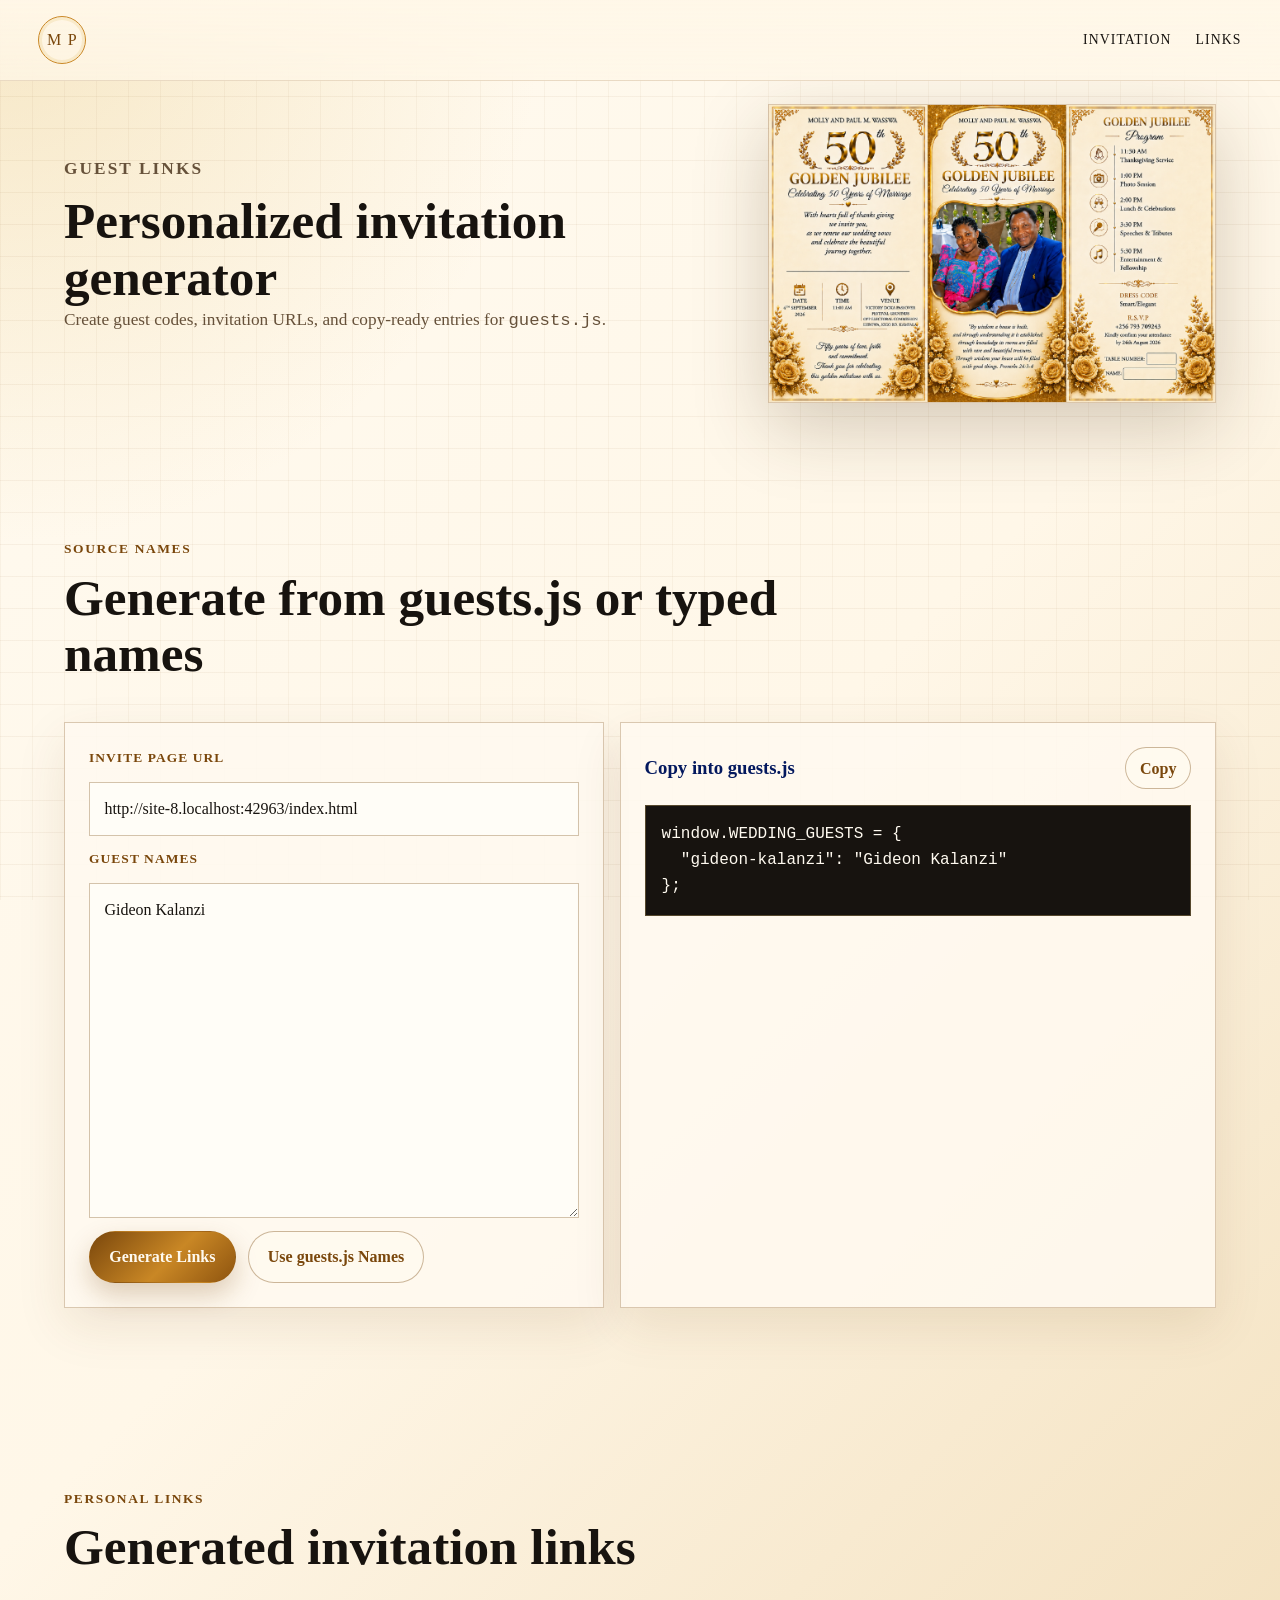
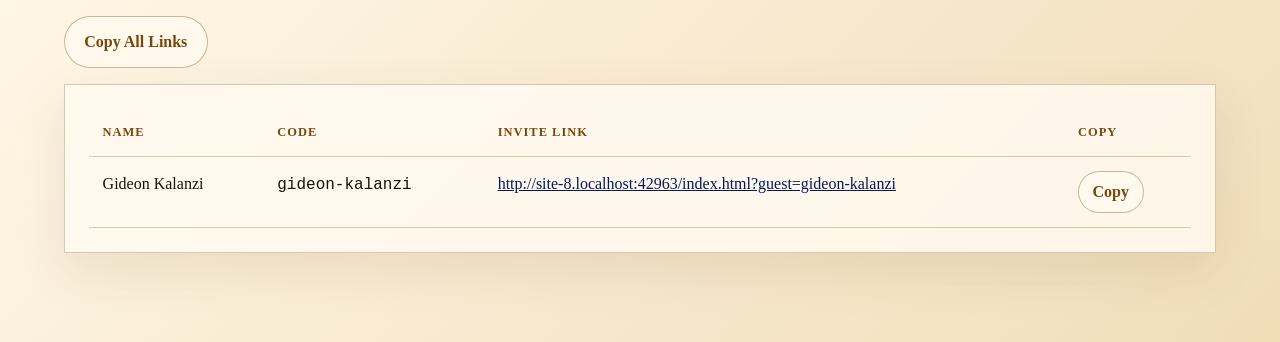
==== generator.html @ 94630207 "added some files" ====
<!doctype html>
<html lang="en">
  <head>
    <meta charset="utf-8">
    <meta name="viewport" content="width=device-width, initial-scale=1">
    <title>Guest Link Generator - Golden Jubilee Invitation</title>
    <meta
      name="description"
      content="Generate personalized guest invitation links for Molly and Paul M. Wasswa's Golden Jubilee."
    >
    <link rel="stylesheet" href="styles.css">
    <script src="guests.js" defer></script>
    <script src="generator.js" defer></script>
  </head>
  <body class="generator-page">
    <header class="site-header" aria-label="Primary">
      <a class="monogram" href="index.html" aria-label="Back to invitation">M P</a>
      <nav class="top-nav" aria-label="Generator navigation">
        <a href="index.html">Invitation</a>
        <a href="#links">Links</a>
      </nav>
    </header>

    <main>
      <section class="generator-hero" aria-labelledby="generator-title">
        <div>
          <p class="eyebrow">Guest Links</p>
          <h1 id="generator-title">Personalized invitation generator</h1>
          <p>
            Create guest codes, invitation URLs, and copy-ready entries for
            <code>guests.js</code>.
          </p>
        </div>
        <img
          src="assets/cardphoto.png"
          alt="Golden Jubilee invitation card"
        >
      </section>

      <section class="section generator-workspace" aria-labelledby="workspace-title">
        <div class="section-heading">
          <p class="section-kicker">Source Names</p>
          <h2 id="workspace-title">Generate from guests.js or typed names</h2>
        </div>

        <div class="generator-grid">
          <form class="generator-form" id="guest-form">
            <label for="base-url">Invite page URL</label>
            <input id="base-url" name="base-url" type="url">

            <label for="names-input">Guest names</label>
            <textarea id="names-input" rows="12" spellcheck="false"></textarea>

            <div class="form-actions">
              <button class="button primary" type="submit">Generate Links</button>
              <button class="button secondary" id="reload-guests" type="button">
                Use guests.js Names
              </button>
            </div>
          </form>

          <aside class="generated-block">
            <div class="block-header">
              <h3>Copy into guests.js</h3>
              <button class="small-button" type="button" data-copy-target="entries-output">
                Copy
              </button>
            </div>
            <pre><code id="entries-output"></code></pre>
          </aside>
        </div>
      </section>

      <section class="section links-section" id="links" aria-labelledby="links-title">
        <div class="section-heading">
          <p class="section-kicker">Personal Links</p>
          <h2 id="links-title">Generated invitation links</h2>
        </div>

        <div class="bulk-actions">
          <button class="button secondary" type="button" id="copy-all-links">
            Copy All Links
          </button>
          <span id="copy-status" role="status" aria-live="polite"></span>
        </div>

        <div class="table-wrap">
          <table>
            <thead>
              <tr>
                <th>Name</th>
                <th>Code</th>
                <th>Invite Link</th>
                <th>Copy</th>
              </tr>
            </thead>
            <tbody id="links-body"></tbody>
          </table>
        </div>
      </section>
    </main>
  </body>
</html>
---- styles.css ----
:root {
  --ivory: #fff7e8;
  --ivory-deep: #f8ebd3;
  --gold: #c98725;
  --gold-light: #e6c476;
  --gold-dark: #7a470c;
  --ink: #17130f;
  --muted: #66513a;
  --navy: #03185e;
  --green: #49682e;
  --line: rgba(122, 71, 12, 0.28);
  --shadow: 0 24px 70px rgba(65, 39, 9, 0.22);
}

* {
  box-sizing: border-box;
}

html {
  scroll-behavior: smooth;
}

body {
  margin: 0;
  color: var(--ink);
  background:
    radial-gradient(circle at top left, rgba(230, 196, 118, 0.35), transparent 34rem),
    linear-gradient(135deg, #fffaf0 0%, var(--ivory) 48%, #f1ddb8 100%);
  font-family: Georgia, "Times New Roman", serif;
  line-height: 1.6;
}

body::before {
  position: fixed;
  inset: 0;
  z-index: -2;
  content: "";
  background-image:
    linear-gradient(rgba(122, 71, 12, 0.055) 1px, transparent 1px),
    linear-gradient(90deg, rgba(122, 71, 12, 0.045) 1px, transparent 1px);
  background-size: 32px 32px;
  pointer-events: none;
}

a {
  color: inherit;
}

img {
  display: block;
  max-width: 100%;
}

button,
input,
textarea {
  font: inherit;
}

.site-header {
  position: fixed;
  top: 0;
  left: 0;
  right: 0;
  z-index: 20;
  display: flex;
  align-items: center;
  justify-content: space-between;
  gap: 1rem;
  padding: 1rem clamp(1rem, 3vw, 2.5rem);
  color: var(--ink);
  background: linear-gradient(180deg, rgba(255, 247, 232, 0.96), rgba(255, 247, 232, 0.72));
  border-bottom: 1px solid rgba(122, 71, 12, 0.16);
  backdrop-filter: blur(14px);
}

.monogram {
  display: inline-grid;
  width: 3rem;
  height: 3rem;
  place-items: center;
  color: var(--gold-dark);
  text-decoration: none;
  letter-spacing: 0.08em;
  border: 1px solid var(--gold);
  border-radius: 999px;
  box-shadow: inset 0 0 0 3px rgba(230, 196, 118, 0.24);
}

.top-nav {
  display: flex;
  flex-wrap: wrap;
  justify-content: flex-end;
  gap: clamp(0.65rem, 2vw, 1.5rem);
  font-size: 0.86rem;
  letter-spacing: 0.08em;
  text-transform: uppercase;
}

.top-nav a {
  text-decoration: none;
}

.top-nav a:hover,
.text-link:hover,
.card-links a:hover,
.site-footer a:hover {
  color: var(--gold-dark);
}

.hero {
  position: relative;
  display: grid;
  grid-template-columns: minmax(0, 1fr) minmax(20rem, 34rem);
  align-items: center;
  gap: clamp(2rem, 5vw, 5rem);
  min-height: 100svh;
  padding: clamp(7rem, 13vh, 9rem) clamp(1rem, 5vw, 4.5rem) clamp(3rem, 7vh, 5rem);
  overflow: hidden;
}

.hero-background {
  position: absolute;
  inset: 5rem 0 0;
  z-index: -1;
  background:
    linear-gradient(90deg, rgba(255, 247, 232, 0.92), rgba(255, 247, 232, 0.55)),
    url("assets/cardphoto.png") center / cover no-repeat;
  opacity: 0.26;
  filter: saturate(1.08);
}

.hero::before,
.hero::after,
.program-panel::before,
.program-panel::after {
  position: absolute;
  width: 8rem;
  height: 8rem;
  content: "";
  border-color: var(--gold);
  opacity: 0.76;
  pointer-events: none;
}

.hero::before,
.program-panel::before {
  top: 6.25rem;
  left: 1rem;
  border-top: 3px double var(--gold);
  border-left: 3px double var(--gold);
}

.hero::after,
.program-panel::after {
  right: 1rem;
  bottom: 1rem;
  border-right: 3px double var(--gold);
  border-bottom: 3px double var(--gold);
}

.hero-copy {
  position: relative;
  max-width: 46rem;
  padding: clamp(1.35rem, 3vw, 2.5rem);
  background: rgba(255, 247, 232, 0.78);
  border: 1px solid rgba(122, 71, 12, 0.28);
  box-shadow: inset 0 0 0 5px rgba(230, 196, 118, 0.15), var(--shadow);
}

.eyebrow,
.section-kicker,
.detail-label {
  margin: 0 0 0.65rem;
  color: var(--gold-dark);
  font-size: 0.84rem;
  font-weight: 700;
  letter-spacing: 0.12em;
  text-transform: uppercase;
}

h1,
h2,
h3,
p {
  margin-top: 0;
}

h1 {
  margin-bottom: 1.3rem;
  line-height: 1;
}

.gold-number {
  display: block;
  color: transparent;
  font-size: clamp(5.5rem, 16vw, 12rem);
  font-weight: 700;
  letter-spacing: 0;
  background: linear-gradient(110deg, #6e3d08, #f4ce62 24%, #8d520c 42%, #fff2a5 58%, #9b5a0d 80%);
  -webkit-background-clip: text;
  background-clip: text;
  text-shadow: 0 9px 20px rgba(72, 38, 4, 0.2);
}

.hero-script {
  display: block;
  color: var(--gold-dark);
  font-family: "Brush Script MT", "Segoe Script", "Lucida Handwriting", cursive;
  font-size: clamp(3rem, 8vw, 6.2rem);
  font-weight: 400;
}

.hero-subtitle {
  display: block;
  margin-top: 0.35rem;
  color: var(--navy);
  font-size: clamp(1.1rem, 2.4vw, 1.75rem);
  font-weight: 700;
  letter-spacing: 0.03em;
  text-transform: uppercase;
}

.guest-salutation {
  margin-bottom: 0.25rem;
  color: var(--gold-dark);
  font-family: "Brush Script MT", "Segoe Script", "Lucida Handwriting", cursive;
  font-size: clamp(2.3rem, 5vw, 4rem);
  line-height: 1.1;
}

.guest-salutation strong {
  color: var(--ink);
  font-weight: 400;
}

.invitation-copy {
  max-width: 34rem;
  color: var(--muted);
  font-size: clamp(1rem, 1.6vw, 1.18rem);
  font-style: italic;
}

.event-strip {
  display: grid;
  grid-template-columns: 1fr auto 1fr;
  align-items: center;
  gap: 0.85rem;
  width: min(100%, 42rem);
  margin: 1.65rem 0;
  padding: 0.85rem 1rem;
  color: var(--gold-dark);
  background: rgba(255, 255, 255, 0.46);
  border-top: 1px solid var(--line);
  border-bottom: 1px solid var(--line);
  text-align: center;
}

.event-strip strong {
  color: var(--ink);
  font-size: clamp(1.05rem, 2vw, 1.35rem);
  text-transform: uppercase;
}

.hero-actions,
.form-actions,
.bulk-actions,
.card-links {
  display: flex;
  flex-wrap: wrap;
  gap: 0.75rem;
  align-items: center;
}

.button,
.small-button {
  display: inline-flex;
  align-items: center;
  justify-content: center;
  min-height: 2.85rem;
  border: 1px solid transparent;
  border-radius: 999px;
  cursor: pointer;
  text-decoration: none;
  transition: transform 160ms ease, box-shadow 160ms ease, background 160ms ease;
}

.button {
  padding: 0.78rem 1.2rem;
  font-weight: 700;
}

.button:hover,
.small-button:hover {
  transform: translateY(-1px);
}

.button.primary {
  color: #fffaf0;
  background: linear-gradient(135deg, #7a470c, #c98725 55%, #8e540f);
  box-shadow: 0 12px 26px rgba(122, 71, 12, 0.25);
}

.button.secondary,
.small-button {
  color: var(--gold-dark);
  background: rgba(255, 250, 240, 0.82);
  border-color: rgba(122, 71, 12, 0.38);
}

.full-width {
  width: 100%;
}

.card-feature {
  display: grid;
  gap: 1rem;
}

.card-frame {
  display: block;
  padding: 0.65rem;
  background:
    linear-gradient(#fff7e8, #fff7e8) padding-box,
    linear-gradient(135deg, #7a470c, #f1d67e, #a86b16) border-box;
  border: 2px solid transparent;
  box-shadow: var(--shadow);
}

.card-frame img {
  aspect-ratio: 3 / 2;
  width: 100%;
  object-fit: cover;
}

.card-links {
  justify-content: center;
  color: var(--gold-dark);
  font-size: 0.92rem;
}

.card-links a,
.text-link,
.site-footer a {
  font-weight: 700;
  text-decoration-thickness: 1px;
  text-underline-offset: 0.26em;
}

.countdown-band {
  display: grid;
  grid-template-columns: minmax(0, 0.9fr) minmax(18rem, 1.1fr);
  gap: 1.5rem;
  align-items: center;
  padding: clamp(2rem, 5vw, 3.5rem) clamp(1rem, 5vw, 4.5rem);
  color: #fffaf0;
  background:
    linear-gradient(120deg, rgba(3, 24, 94, 0.95), rgba(73, 104, 46, 0.86)),
    url("assets/cardphoto.png") center / cover no-repeat;
}

.countdown-band h2,
.section-heading h2,
.program-panel h2,
.generator-hero h1 {
  margin-bottom: 0;
  font-size: clamp(2rem, 4vw, 3.35rem);
  line-height: 1.1;
}

.countdown-band .section-kicker {
  color: var(--gold-light);
}

.countdown-grid {
  display: grid;
  grid-template-columns: repeat(4, minmax(4.5rem, 1fr));
  gap: 0.75rem;
}

.countdown-grid div {
  min-height: 7.5rem;
  display: grid;
  place-items: center;
  padding: 0.8rem;
  text-align: center;
  background: rgba(255, 250, 240, 0.12);
  border: 1px solid rgba(230, 196, 118, 0.34);
}

.countdown-grid strong {
  display: block;
  font-size: clamp(2rem, 5vw, 4rem);
  line-height: 1;
}

.countdown-grid span {
  color: #f6dfac;
  font-size: 0.78rem;
  font-weight: 700;
  letter-spacing: 0.1em;
  text-transform: uppercase;
}

.section {
  padding: clamp(3.25rem, 7vw, 6rem) clamp(1rem, 5vw, 4.5rem);
}

.section-heading {
  max-width: 50rem;
  margin-bottom: clamp(1.5rem, 4vw, 2.5rem);
}

.detail-grid {
  display: grid;
  grid-template-columns: repeat(3, minmax(0, 1fr));
  gap: 1rem;
}

.detail-card {
  position: relative;
  min-height: 21rem;
  padding: clamp(1.2rem, 3vw, 1.8rem);
  background: rgba(255, 250, 240, 0.82);
  border: 1px solid var(--line);
  box-shadow: 0 18px 46px rgba(99, 58, 8, 0.12);
}

.detail-card::after {
  position: absolute;
  inset: 0.45rem;
  content: "";
  border: 1px solid rgba(201, 135, 37, 0.28);
  pointer-events: none;
}

.detail-card h3 {
  color: var(--navy);
  font-size: 1.55rem;
  line-height: 1.15;
}

.detail-time {
  color: var(--gold-dark);
  font-size: 1.2rem;
  font-weight: 700;
}

.phone-link {
  color: var(--ink);
  font-size: 1.2rem;
  font-weight: 700;
}

.feature-detail {
  background:
    linear-gradient(rgba(255, 250, 240, 0.88), rgba(255, 250, 240, 0.9)),
    url("assets/cardphoto.png") center / cover no-repeat;
}

.program-section {
  display: grid;
  grid-template-columns: minmax(0, 1.1fr) minmax(17rem, 0.9fr);
  gap: clamp(1.4rem, 4vw, 3rem);
  align-items: center;
  background: linear-gradient(180deg, rgba(255, 247, 232, 0), rgba(230, 196, 118, 0.18));
}

.program-panel {
  position: relative;
  padding: clamp(1.5rem, 4vw, 3rem);
  background: rgba(255, 250, 240, 0.9);
  border: 1px solid var(--line);
  box-shadow: var(--shadow);
}

.program-panel::before {
  top: 0.75rem;
  left: 0.75rem;
}

.program-panel::after {
  right: 0.75rem;
  bottom: 0.75rem;
}

.timeline {
  position: relative;
  display: grid;
  gap: 1.15rem;
  margin: 0;
  padding: 0;
  list-style: none;
}

.timeline li {
  display: grid;
  grid-template-columns: 8rem 1fr;
  gap: 1rem;
  align-items: start;
  padding-bottom: 1.15rem;
  border-bottom: 1px solid var(--line);
}

.timeline li:last-child {
  padding-bottom: 0;
  border-bottom: 0;
}

.timeline time {
  color: var(--gold-dark);
  font-weight: 700;
}

.timeline span {
  color: var(--ink);
  font-size: 1.08rem;
}

.blessing {
  margin: 0;
  padding: clamp(1.5rem, 4vw, 2.5rem);
  color: var(--ivory);
  background: linear-gradient(145deg, var(--navy), #1a274c 58%, var(--green));
  border: 1px solid rgba(230, 196, 118, 0.42);
  box-shadow: var(--shadow);
}

.blessing p {
  font-size: clamp(1.2rem, 2.5vw, 1.75rem);
  font-style: italic;
}

.blessing cite {
  color: var(--gold-light);
  font-style: normal;
  font-weight: 700;
}

.site-footer {
  display: flex;
  flex-wrap: wrap;
  justify-content: space-between;
  gap: 1rem;
  padding: 2rem clamp(1rem, 5vw, 4.5rem);
  color: var(--muted);
  border-top: 1px solid var(--line);
}

.site-footer p {
  margin: 0;
}

.generator-hero {
  display: grid;
  grid-template-columns: minmax(0, 1fr) minmax(16rem, 28rem);
  gap: clamp(1.5rem, 5vw, 4rem);
  align-items: center;
  padding: clamp(6.5rem, 11vh, 8rem) clamp(1rem, 5vw, 4.5rem) clamp(1.75rem, 5vh, 3rem);
  min-height: 42svh;
}

.generator-hero p {
  max-width: 44rem;
  color: var(--muted);
  font-size: 1.08rem;
}

.generator-hero img {
  border: 1px solid var(--line);
  box-shadow: var(--shadow);
}

.generator-grid {
  display: grid;
  grid-template-columns: minmax(18rem, 0.95fr) minmax(18rem, 1.05fr);
  gap: 1rem;
}

.generator-form,
.generated-block,
.table-wrap {
  padding: clamp(1rem, 3vw, 1.5rem);
  background: rgba(255, 250, 240, 0.86);
  border: 1px solid var(--line);
  box-shadow: 0 18px 46px rgba(99, 58, 8, 0.1);
}

.generator-form {
  display: grid;
  gap: 0.8rem;
}

label {
  color: var(--gold-dark);
  font-size: 0.84rem;
  font-weight: 700;
  letter-spacing: 0.08em;
  text-transform: uppercase;
}

input,
textarea {
  width: 100%;
  border: 1px solid rgba(122, 71, 12, 0.32);
  border-radius: 0;
  padding: 0.82rem 0.9rem;
  color: var(--ink);
  background: #fffdf7;
}

textarea {
  min-height: 18rem;
  resize: vertical;
}

input:focus,
textarea:focus,
button:focus-visible,
a:focus-visible {
  outline: 3px solid rgba(3, 24, 94, 0.28);
  outline-offset: 3px;
}

.block-header,
.bulk-actions {
  display: flex;
  justify-content: space-between;
  gap: 1rem;
  align-items: center;
  margin-bottom: 1rem;
}

.block-header h3 {
  margin: 0;
  color: var(--navy);
}

.small-button {
  min-height: 2.3rem;
  padding: 0.45rem 0.85rem;
  font-weight: 700;
}

pre {
  max-height: 27rem;
  margin: 0;
  overflow: auto;
  white-space: pre-wrap;
  color: #fffaf0;
  background: #17130f;
  border: 1px solid rgba(230, 196, 118, 0.3);
  padding: 1rem;
}

code {
  font-family: Consolas, "Courier New", monospace;
}

.table-wrap {
  overflow-x: auto;
}

table {
  width: 100%;
  border-collapse: collapse;
  min-width: 48rem;
}

th,
td {
  padding: 0.85rem;
  border-bottom: 1px solid var(--line);
  text-align: left;
  vertical-align: top;
}

th {
  color: var(--gold-dark);
  font-size: 0.78rem;
  letter-spacing: 0.08em;
  text-transform: uppercase;
}

td a {
  color: var(--navy);
  overflow-wrap: anywhere;
}

#copy-status {
  min-height: 1.5rem;
  color: var(--green);
  font-weight: 700;
}

@media (max-width: 980px) {
  .hero,
  .countdown-band,
  .program-section,
  .generator-hero,
  .generator-grid {
    grid-template-columns: 1fr;
  }

  .hero {
    padding-top: 6.5rem;
  }

  .card-feature {
    max-width: 42rem;
    margin-inline: auto;
  }

  .detail-grid {
    grid-template-columns: 1fr;
  }

  .detail-card {
    min-height: auto;
  }
}

@media (max-width: 680px) {
  .site-header {
    align-items: flex-start;
    padding: 0.75rem 1rem;
  }

  .monogram {
    width: 2.5rem;
    height: 2.5rem;
    font-size: 0.9rem;
  }

  .top-nav {
    gap: 0.65rem;
    font-size: 0.74rem;
  }

  .hero {
    min-height: auto;
    padding-inline: 0.85rem;
  }

  .hero-copy {
    padding: 1rem;
  }

  .hero::before,
  .hero::after {
    width: 4.5rem;
    height: 4.5rem;
  }

  .event-strip {
    grid-template-columns: 1fr;
    gap: 0.2rem;
  }

  .hero-actions,
  .form-actions,
  .bulk-actions {
    align-items: stretch;
    flex-direction: column;
  }

  .button {
    width: 100%;
  }

  .countdown-grid {
    grid-template-columns: repeat(2, minmax(0, 1fr));
  }

  .timeline li {
    grid-template-columns: 1fr;
    gap: 0.2rem;
  }

  .site-footer {
    display: grid;
  }
}
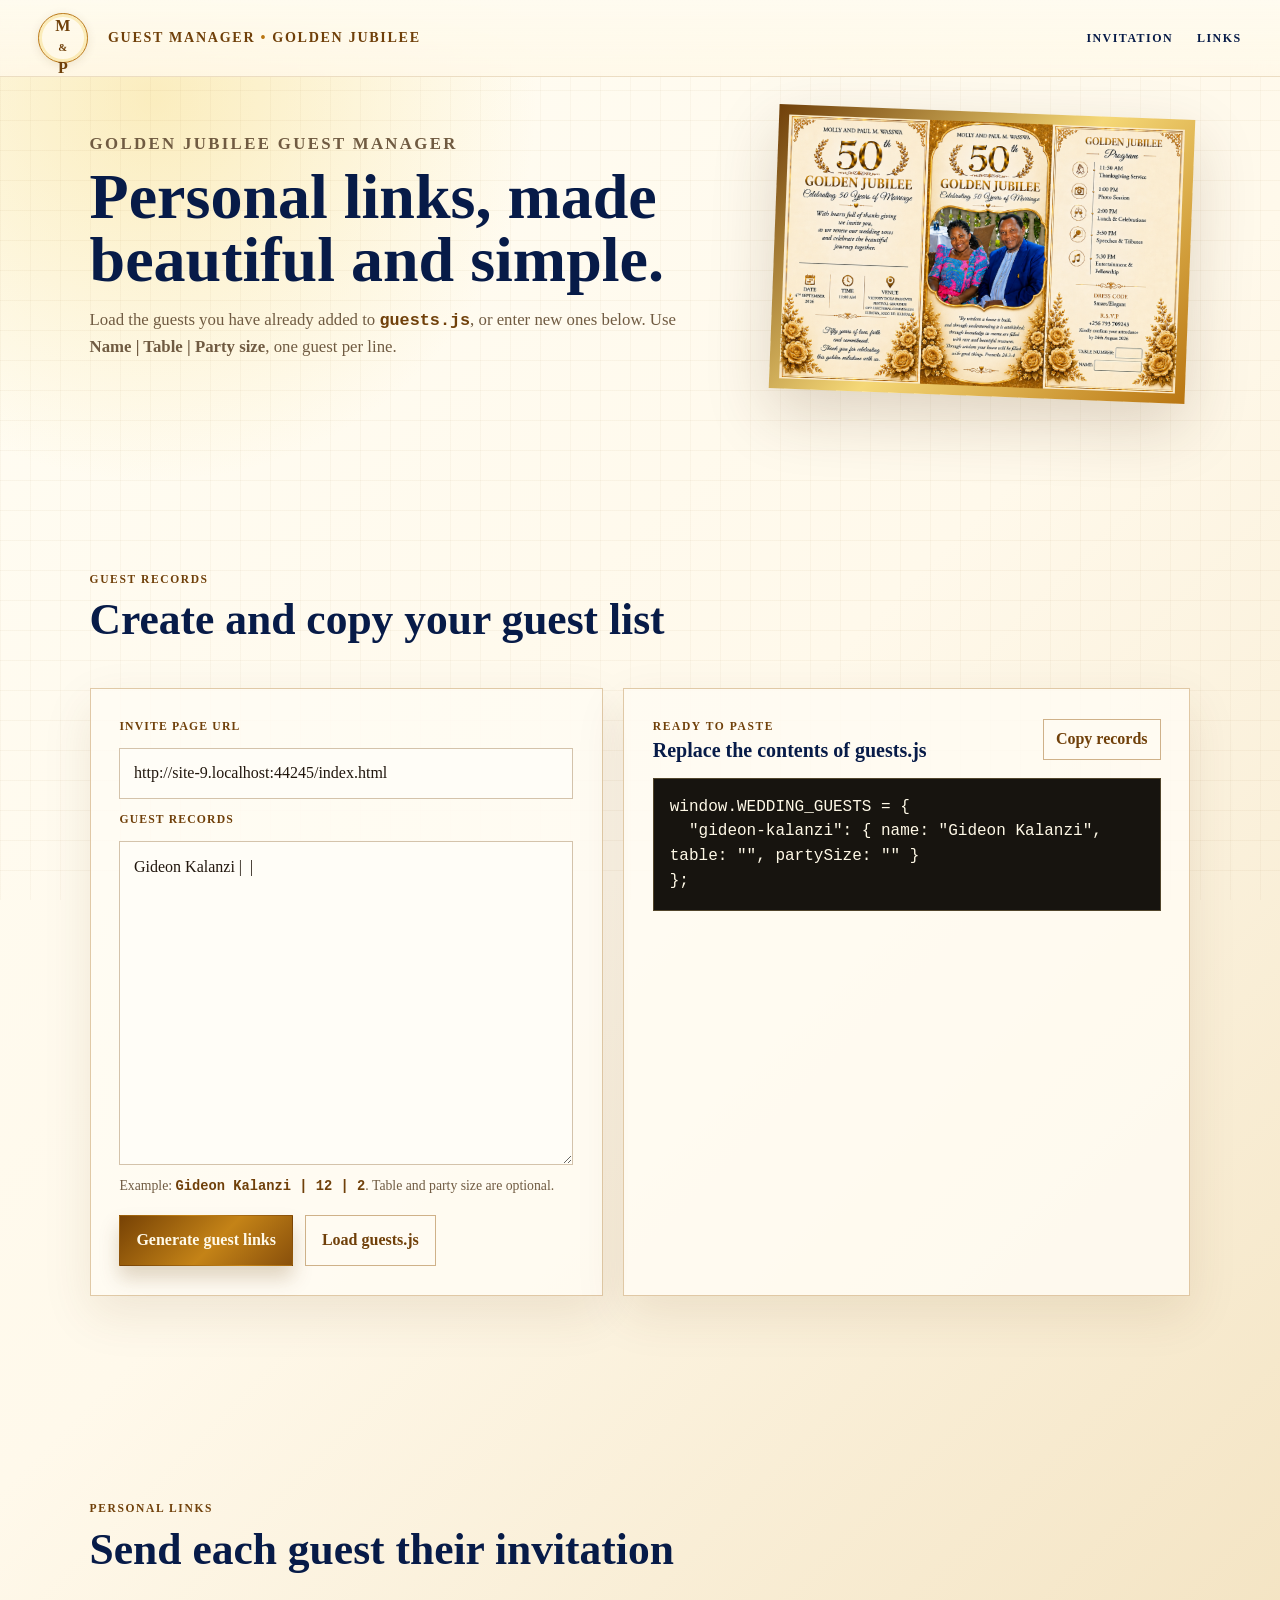
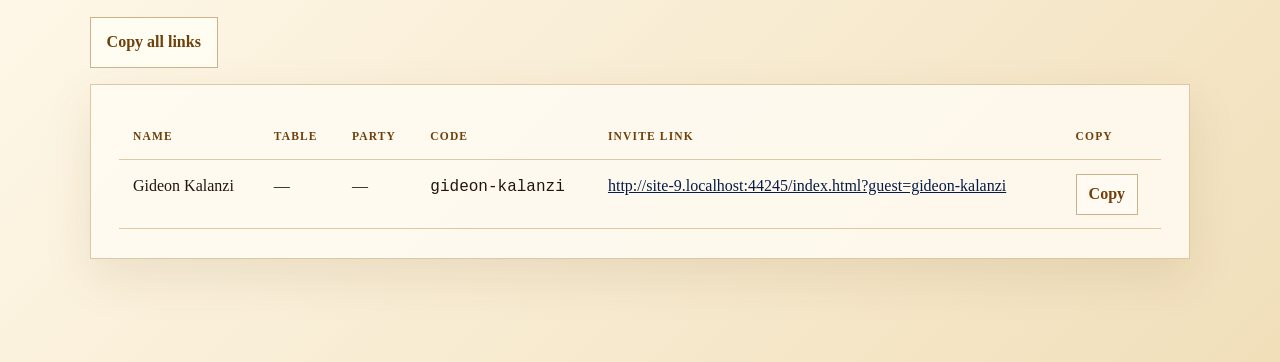
==== commit e7ef7d54: "made necessary changes and finished files" ====
--- a/generator.html
+++ b/generator.html
@@ -3,100 +3,51 @@
   <head>
     <meta charset="utf-8">
     <meta name="viewport" content="width=device-width, initial-scale=1">
-    <title>Guest Link Generator - Golden Jubilee Invitation</title>
-    <meta
-      name="description"
-      content="Generate personalized guest invitation links for Molly and Paul M. Wasswa's Golden Jubilee."
-    >
+    <title>Guest Link Generator | Molly &amp; Paul Golden Jubilee</title>
+    <meta name="description" content="Create personal Golden Jubilee invitation links and guest records.">
     <link rel="stylesheet" href="styles.css">
     <script src="guests.js" defer></script>
     <script src="generator.js" defer></script>
   </head>
   <body class="generator-page">
-    <header class="site-header" aria-label="Primary">
-      <a class="monogram" href="index.html" aria-label="Back to invitation">M P</a>
-      <nav class="top-nav" aria-label="Generator navigation">
-        <a href="index.html">Invitation</a>
-        <a href="#links">Links</a>
-      </nav>
+    <header class="site-header" aria-label="Generator navigation">
+      <a class="monogram" href="index.html" aria-label="Back to invitation">M<span>&amp;</span>P</a>
+      <p class="header-title">Guest manager <span>•</span> Golden Jubilee</p>
+      <nav class="top-nav" aria-label="Generator navigation"><a href="index.html">Invitation</a><a href="#links">Links</a></nav>
     </header>
 
     <main>
       <section class="generator-hero" aria-labelledby="generator-title">
         <div>
-          <p class="eyebrow">Guest Links</p>
-          <h1 id="generator-title">Personalized invitation generator</h1>
-          <p>
-            Create guest codes, invitation URLs, and copy-ready entries for
-            <code>guests.js</code>.
-          </p>
+          <p class="eyebrow">Golden Jubilee guest manager</p>
+          <h1 id="generator-title">Personal links, made beautiful and simple.</h1>
+          <p>Load the guests you have already added to <code>guests.js</code>, or enter new ones below. Use <strong>Name | Table | Party size</strong>, one guest per line.</p>
         </div>
-        <img
-          src="assets/cardphoto.png"
-          alt="Golden Jubilee invitation card"
-        >
+        <div class="generator-card-art"><img src="assets/cardphoto.png" alt="Molly and Paul Golden Jubilee invitation card"></div>
       </section>
 
       <section class="section generator-workspace" aria-labelledby="workspace-title">
-        <div class="section-heading">
-          <p class="section-kicker">Source Names</p>
-          <h2 id="workspace-title">Generate from guests.js or typed names</h2>
-        </div>
-
+        <div class="section-heading"><p class="section-kicker">Guest records</p><h2 id="workspace-title">Create and copy your guest list</h2></div>
         <div class="generator-grid">
           <form class="generator-form" id="guest-form">
             <label for="base-url">Invite page URL</label>
             <input id="base-url" name="base-url" type="url">
-
-            <label for="names-input">Guest names</label>
-            <textarea id="names-input" rows="12" spellcheck="false"></textarea>
-
-            <div class="form-actions">
-              <button class="button primary" type="submit">Generate Links</button>
-              <button class="button secondary" id="reload-guests" type="button">
-                Use guests.js Names
-              </button>
-            </div>
+            <label for="names-input">Guest records</label>
+            <textarea id="names-input" rows="12" spellcheck="false" aria-describedby="guest-help"></textarea>
+            <p class="form-help" id="guest-help">Example: <code>Gideon Kalanzi | 12 | 2</code>. Table and party size are optional.</p>
+            <div class="form-actions"><button class="button primary" type="submit">Generate guest links</button><button class="button secondary" id="reload-guests" type="button">Load guests.js</button></div>
           </form>
-
           <aside class="generated-block">
-            <div class="block-header">
-              <h3>Copy into guests.js</h3>
-              <button class="small-button" type="button" data-copy-target="entries-output">
-                Copy
-              </button>
-            </div>
+            <div class="block-header"><div><p class="detail-label">Ready to paste</p><h3>Replace the contents of guests.js</h3></div><button class="small-button" type="button" data-copy-target="entries-output">Copy records</button></div>
             <pre><code id="entries-output"></code></pre>
           </aside>
         </div>
       </section>
 
       <section class="section links-section" id="links" aria-labelledby="links-title">
-        <div class="section-heading">
-          <p class="section-kicker">Personal Links</p>
-          <h2 id="links-title">Generated invitation links</h2>
-        </div>
-
-        <div class="bulk-actions">
-          <button class="button secondary" type="button" id="copy-all-links">
-            Copy All Links
-          </button>
-          <span id="copy-status" role="status" aria-live="polite"></span>
-        </div>
-
-        <div class="table-wrap">
-          <table>
-            <thead>
-              <tr>
-                <th>Name</th>
-                <th>Code</th>
-                <th>Invite Link</th>
-                <th>Copy</th>
-              </tr>
-            </thead>
-            <tbody id="links-body"></tbody>
-          </table>
-        </div>
+        <div class="section-heading"><p class="section-kicker">Personal links</p><h2 id="links-title">Send each guest their invitation</h2></div>
+        <div class="bulk-actions"><button class="button secondary" type="button" id="copy-all-links">Copy all links</button><span id="copy-status" role="status" aria-live="polite"></span></div>
+        <div class="table-wrap"><table><thead><tr><th>Name</th><th>Table</th><th>Party</th><th>Code</th><th>Invite link</th><th>Copy</th></tr></thead><tbody id="links-body"></tbody></table></div>
       </section>
     </main>
   </body>
--- a/styles.css
+++ b/styles.css
@@ -1,783 +1,506 @@
 :root {
-  --ivory: #fff7e8;
-  --ivory-deep: #f8ebd3;
-  --gold: #c98725;
-  --gold-light: #e6c476;
-  --gold-dark: #7a470c;
-  --ink: #17130f;
-  --muted: #66513a;
-  --navy: #03185e;
-  --green: #49682e;
-  --line: rgba(122, 71, 12, 0.28);
-  --shadow: 0 24px 70px rgba(65, 39, 9, 0.22);
-}
-
-* {
-  box-sizing: border-box;
-}
-
-html {
-  scroll-behavior: smooth;
-}
+  --cream: #fff9eb;
+  --paper: #f8efd9;
+  --paper-deep: #ecdab4;
+  --gold: #b97612;
+  --gold-bright: #f5d877;
+  --gold-deep: #70400a;
+  --navy: #071b48;
+  --ink: #21160d;
+  --muted: #705b42;
+  --green: #3f6531;
+  --line: rgba(160, 99, 15, 0.33);
+  --soft-shadow: 0 24px 65px rgba(73, 40, 4, 0.18);
+  --serif: Georgia, "Times New Roman", serif;
+  --script: "Brush Script MT", "Segoe Script", "Lucida Handwriting", cursive;
+}
+
+* { box-sizing: border-box; }
+
+html { scroll-behavior: smooth; }
 
 body {
   margin: 0;
   color: var(--ink);
   background:
-    radial-gradient(circle at top left, rgba(230, 196, 118, 0.35), transparent 34rem),
-    linear-gradient(135deg, #fffaf0 0%, var(--ivory) 48%, #f1ddb8 100%);
-  font-family: Georgia, "Times New Roman", serif;
-  line-height: 1.6;
+    radial-gradient(circle at 12% 5%, rgba(245, 216, 119, 0.42), transparent 24rem),
+    linear-gradient(135deg, #fffdf4 0%, var(--cream) 46%, #f1dfba 100%);
+  font-family: var(--serif);
+  line-height: 1.55;
 }
 
 body::before {
   position: fixed;
+  z-index: -2;
   inset: 0;
-  z-index: -2;
   content: "";
   background-image:
-    linear-gradient(rgba(122, 71, 12, 0.055) 1px, transparent 1px),
-    linear-gradient(90deg, rgba(122, 71, 12, 0.045) 1px, transparent 1px);
-  background-size: 32px 32px;
+    linear-gradient(rgba(123, 77, 16, 0.045) 1px, transparent 1px),
+    linear-gradient(90deg, rgba(123, 77, 16, 0.035) 1px, transparent 1px);
+  background-size: 30px 30px;
   pointer-events: none;
 }
 
-a {
-  color: inherit;
-}
-
-img {
-  display: block;
-  max-width: 100%;
-}
-
-button,
-input,
-textarea {
-  font: inherit;
-}
+a { color: inherit; }
+
+img { display: block; max-width: 100%; }
+
+button, input, textarea { font: inherit; }
+
+button { border: 0; }
+
+h1, h2, h3, p { margin-top: 0; }
 
 .site-header {
   position: fixed;
+  z-index: 30;
   top: 0;
+  right: 0;
   left: 0;
-  right: 0;
-  z-index: 20;
+  display: grid;
+  grid-template-columns: auto 1fr auto;
+  align-items: center;
+  gap: 1.25rem;
+  min-height: 4.8rem;
+  padding: 0.6rem clamp(1rem, 3vw, 3.2rem);
+  color: var(--gold-deep);
+  background: linear-gradient(180deg, rgba(255, 251, 239, 0.97), rgba(255, 248, 232, 0.84));
+  border-bottom: 1px solid rgba(160, 99, 15, 0.2);
+  backdrop-filter: blur(12px);
+}
+
+.monogram {
+  display: inline-grid;
+  width: 3.1rem;
+  height: 3.1rem;
+  place-items: center;
+  color: var(--gold-deep);
+  border: 1px solid var(--gold);
+  border-radius: 50%;
+  box-shadow: inset 0 0 0 3px rgba(245, 216, 119, 0.42), 0 2px 10px rgba(110, 64, 5, 0.12);
+  font-size: 1rem;
+  font-weight: 700;
+  letter-spacing: 0.05em;
+  text-decoration: none;
+}
+
+.monogram span { font-size: 0.67em; margin: 0 0.08em; }
+
+.header-title {
+  margin: 0;
+  font-size: clamp(0.72rem, 1.2vw, 0.88rem);
+  font-weight: 700;
+  letter-spacing: 0.12em;
+  text-transform: uppercase;
+}
+
+.header-title span, .site-footer span { color: var(--gold); }
+
+.top-nav { display: flex; flex-wrap: wrap; justify-content: flex-end; gap: clamp(0.7rem, 2vw, 1.5rem); }
+
+.top-nav a {
+  color: var(--navy);
+  font-size: 0.75rem;
+  font-weight: 700;
+  letter-spacing: 0.12em;
+  text-decoration: none;
+  text-transform: uppercase;
+}
+
+.top-nav a:hover, .text-link:hover, .card-download:hover, .site-footer a:hover { color: var(--gold); }
+
+.invitation-stage {
+  position: relative;
+  display: grid;
+  grid-template-columns: minmax(20rem, 1.1fr) minmax(18rem, 0.72fr) minmax(20rem, 0.92fr);
+  gap: clamp(1rem, 2.2vw, 2rem);
+  align-items: stretch;
+  min-height: 100svh;
+  padding: clamp(6.4rem, 10vh, 7.5rem) clamp(1rem, 4vw, 4.25rem) clamp(2rem, 4.5vh, 3.75rem);
+  overflow: hidden;
+}
+
+.invitation-stage::before {
+  position: absolute;
+  z-index: -2;
+  inset: 0;
+  content: "";
+  opacity: 0.18;
+  background: linear-gradient(90deg, rgba(255, 253, 245, 0.88), rgba(255, 249, 235, 0.4)), url("assets/cardphoto.png") center / cover no-repeat;
+}
+
+.sparkle-field {
+  position: absolute;
+  z-index: -1;
+  inset: 4.8rem 0 0;
+  opacity: 0.82;
+  background:
+    radial-gradient(circle at 8% 13%, var(--gold-bright) 0 1px, transparent 2px),
+    radial-gradient(circle at 91% 27%, var(--gold) 0 1px, transparent 2px),
+    radial-gradient(circle at 72% 80%, var(--gold-bright) 0 1px, transparent 2px),
+    radial-gradient(circle at 28% 91%, var(--gold) 0 1px, transparent 2px);
+  background-size: 97px 113px, 137px 99px, 109px 127px, 151px 133px;
+  pointer-events: none;
+}
+
+.stage-panel {
+  position: relative;
+  min-width: 0;
+  overflow: hidden;
+  background: linear-gradient(150deg, rgba(255, 253, 245, 0.98), rgba(249, 238, 211, 0.94));
+  border: 1px solid rgba(163, 98, 10, 0.54);
+  box-shadow: var(--soft-shadow);
+}
+
+.stage-panel::before {
+  position: absolute;
+  z-index: 0;
+  inset: 0.45rem;
+  content: "";
+  border: 1px solid rgba(187, 119, 18, 0.33);
+  pointer-events: none;
+}
+
+.welcome-panel {
+  display: flex;
+  flex-direction: column;
+  justify-content: center;
+  padding: clamp(1.75rem, 4vw, 3.6rem);
+  text-align: center;
+}
+
+.welcome-panel::after {
+  position: absolute;
+  z-index: 0;
+  right: -3.25rem;
+  bottom: -3.25rem;
+  width: 13rem;
+  height: 13rem;
+  content: "";
+  opacity: 0.34;
+  background:
+    radial-gradient(circle at center, transparent 0 24%, var(--gold) 25% 27%, transparent 28% 38%, var(--gold-bright) 39% 42%, transparent 43%),
+    repeating-conic-gradient(from 0deg, rgba(188, 118, 19, 0.84) 0 8deg, transparent 8deg 20deg);
+  border-radius: 50%;
+}
+
+.welcome-panel > * { position: relative; z-index: 1; }
+
+.eyebrow, .section-kicker, .detail-label {
+  margin-bottom: 0.55rem;
+  color: var(--gold-deep);
+  font-size: 0.72rem;
+  font-weight: 700;
+  letter-spacing: 0.14em;
+  text-transform: uppercase;
+}
+
+.laurel { color: var(--gold); font-size: clamp(1.6rem, 2.6vw, 2.15rem); line-height: 1; }
+
+.hosts {
+  margin: 0.4rem 0 0.2rem;
+  color: var(--navy);
+  font-size: clamp(0.87rem, 1.4vw, 1.05rem);
+  font-weight: 700;
+  letter-spacing: 0.07em;
+  text-transform: uppercase;
+}
+
+.welcome-panel h1 { margin: 0; line-height: 1; }
+
+.jubilee-number {
+  display: block;
+  color: transparent;
+  background: linear-gradient(110deg, #6d3904 0%, #efc851 27%, #8a4e06 47%, #fff2a5 59%, #8d5009 82%);
+  -webkit-background-clip: text;
+  background-clip: text;
+  font-size: clamp(4.5rem, 8.4vw, 7.9rem);
+  font-weight: 700;
+  letter-spacing: -0.08em;
+  text-shadow: 0 8px 20px rgba(89, 48, 1, 0.16);
+}
+
+.jubilee-number span {
+  display: inline-block;
+  margin-left: 0.08em;
+  color: var(--gold-deep);
+  font-family: var(--script);
+  font-size: 0.36em;
+  letter-spacing: 0;
+  vertical-align: top;
+}
+
+.golden-title {
+  display: block;
+  color: var(--gold-deep);
+  font-size: clamp(1.8rem, 3.8vw, 3.45rem);
+  font-weight: 700;
+  letter-spacing: -0.04em;
+  text-transform: uppercase;
+}
+
+.anniversary-line {
+  display: block;
+  margin-top: 0.15rem;
+  color: var(--navy);
+  font-family: var(--script);
+  font-size: clamp(1.32rem, 2.5vw, 2.15rem);
+  font-weight: 400;
+}
+
+.ornament-rule {
   display: flex;
   align-items: center;
-  justify-content: space-between;
-  gap: 1rem;
-  padding: 1rem clamp(1rem, 3vw, 2.5rem);
-  color: var(--ink);
-  background: linear-gradient(180deg, rgba(255, 247, 232, 0.96), rgba(255, 247, 232, 0.72));
-  border-bottom: 1px solid rgba(122, 71, 12, 0.16);
-  backdrop-filter: blur(14px);
-}
-
-.monogram {
-  display: inline-grid;
-  width: 3rem;
-  height: 3rem;
-  place-items: center;
-  color: var(--gold-dark);
-  text-decoration: none;
-  letter-spacing: 0.08em;
-  border: 1px solid var(--gold);
-  border-radius: 999px;
-  box-shadow: inset 0 0 0 3px rgba(230, 196, 118, 0.24);
-}
-
-.top-nav {
-  display: flex;
-  flex-wrap: wrap;
-  justify-content: flex-end;
-  gap: clamp(0.65rem, 2vw, 1.5rem);
-  font-size: 0.86rem;
-  letter-spacing: 0.08em;
-  text-transform: uppercase;
-}
-
-.top-nav a {
-  text-decoration: none;
-}
-
-.top-nav a:hover,
-.text-link:hover,
-.card-links a:hover,
-.site-footer a:hover {
-  color: var(--gold-dark);
-}
-
-.hero {
-  position: relative;
+  gap: 0.65rem;
+  width: min(100%, 18rem);
+  margin: 1rem auto;
+  color: var(--gold);
+}
+
+.ornament-rule::before, .ornament-rule::after { flex: 1; height: 1px; content: ""; background: var(--gold); }
+.ornament-rule span { font-size: 0.75rem; }
+
+.guest-salutation { margin-bottom: 0.15rem; color: var(--gold-deep); font-family: var(--script); font-size: clamp(1.9rem, 3vw, 2.7rem); line-height: 1.1; }
+.guest-salutation strong { color: var(--navy); font-weight: 400; }
+
+.invitation-copy { max-width: 31rem; margin: 0 auto; color: var(--muted); font-size: clamp(0.92rem, 1.5vw, 1.08rem); font-style: italic; }
+
+.date-lockup {
   display: grid;
-  grid-template-columns: minmax(0, 1fr) minmax(20rem, 34rem);
-  align-items: center;
-  gap: clamp(2rem, 5vw, 5rem);
-  min-height: 100svh;
-  padding: clamp(7rem, 13vh, 9rem) clamp(1rem, 5vw, 4.5rem) clamp(3rem, 7vh, 5rem);
-  overflow: hidden;
-}
-
-.hero-background {
-  position: absolute;
-  inset: 5rem 0 0;
-  z-index: -1;
-  background:
-    linear-gradient(90deg, rgba(255, 247, 232, 0.92), rgba(255, 247, 232, 0.55)),
-    url("assets/cardphoto.png") center / cover no-repeat;
-  opacity: 0.26;
-  filter: saturate(1.08);
-}
-
-.hero::before,
-.hero::after,
-.program-panel::before,
-.program-panel::after {
-  position: absolute;
-  width: 8rem;
-  height: 8rem;
-  content: "";
-  border-color: var(--gold);
-  opacity: 0.76;
-  pointer-events: none;
-}
-
-.hero::before,
-.program-panel::before {
-  top: 6.25rem;
-  left: 1rem;
-  border-top: 3px double var(--gold);
-  border-left: 3px double var(--gold);
-}
-
-.hero::after,
-.program-panel::after {
-  right: 1rem;
-  bottom: 1rem;
-  border-right: 3px double var(--gold);
-  border-bottom: 3px double var(--gold);
-}
-
-.hero-copy {
-  position: relative;
-  max-width: 46rem;
-  padding: clamp(1.35rem, 3vw, 2.5rem);
-  background: rgba(255, 247, 232, 0.78);
-  border: 1px solid rgba(122, 71, 12, 0.28);
-  box-shadow: inset 0 0 0 5px rgba(230, 196, 118, 0.15), var(--shadow);
-}
-
-.eyebrow,
-.section-kicker,
-.detail-label {
-  margin: 0 0 0.65rem;
-  color: var(--gold-dark);
-  font-size: 0.84rem;
-  font-weight: 700;
-  letter-spacing: 0.12em;
-  text-transform: uppercase;
-}
-
-h1,
-h2,
-h3,
-p {
-  margin-top: 0;
-}
-
-h1 {
-  margin-bottom: 1.3rem;
-  line-height: 1;
-}
-
-.gold-number {
-  display: block;
-  color: transparent;
-  font-size: clamp(5.5rem, 16vw, 12rem);
-  font-weight: 700;
-  letter-spacing: 0;
-  background: linear-gradient(110deg, #6e3d08, #f4ce62 24%, #8d520c 42%, #fff2a5 58%, #9b5a0d 80%);
-  -webkit-background-clip: text;
-  background-clip: text;
-  text-shadow: 0 9px 20px rgba(72, 38, 4, 0.2);
-}
-
-.hero-script {
-  display: block;
-  color: var(--gold-dark);
-  font-family: "Brush Script MT", "Segoe Script", "Lucida Handwriting", cursive;
-  font-size: clamp(3rem, 8vw, 6.2rem);
-  font-weight: 400;
-}
-
-.hero-subtitle {
-  display: block;
-  margin-top: 0.35rem;
-  color: var(--navy);
-  font-size: clamp(1.1rem, 2.4vw, 1.75rem);
-  font-weight: 700;
-  letter-spacing: 0.03em;
-  text-transform: uppercase;
-}
-
-.guest-salutation {
-  margin-bottom: 0.25rem;
-  color: var(--gold-dark);
-  font-family: "Brush Script MT", "Segoe Script", "Lucida Handwriting", cursive;
-  font-size: clamp(2.3rem, 5vw, 4rem);
-  line-height: 1.1;
-}
-
-.guest-salutation strong {
-  color: var(--ink);
-  font-weight: 400;
-}
-
-.invitation-copy {
-  max-width: 34rem;
-  color: var(--muted);
-  font-size: clamp(1rem, 1.6vw, 1.18rem);
-  font-style: italic;
-}
-
-.event-strip {
-  display: grid;
-  grid-template-columns: 1fr auto 1fr;
-  align-items: center;
-  gap: 0.85rem;
-  width: min(100%, 42rem);
-  margin: 1.65rem 0;
-  padding: 0.85rem 1rem;
-  color: var(--gold-dark);
-  background: rgba(255, 255, 255, 0.46);
+  gap: 0.1rem;
+  margin: 1.15rem auto 0;
+  padding: 0.7rem 1rem;
+  color: var(--gold-deep);
   border-top: 1px solid var(--line);
   border-bottom: 1px solid var(--line);
+  font-size: 0.84rem;
+  letter-spacing: 0.11em;
+  text-transform: uppercase;
+}
+
+.date-lockup strong { color: var(--navy); font-size: clamp(1rem, 1.8vw, 1.22rem); }
+
+.portrait-panel {
+  display: flex;
+  flex-direction: column;
+  justify-content: center;
+  align-items: center;
+  padding: clamp(1rem, 2vw, 1.45rem);
+  color: var(--cream);
+  background:
+    radial-gradient(circle at 50% 16%, rgba(255, 236, 142, 0.55) 0 1px, transparent 2px),
+    radial-gradient(circle at 80% 30%, rgba(255, 236, 142, 0.43) 0 1px, transparent 2px),
+    radial-gradient(circle at 19% 78%, rgba(255, 236, 142, 0.4) 0 1px, transparent 2px),
+    linear-gradient(145deg, #5b3207, #d09320 48%, #754009 100%);
+  background-size: 34px 36px, 47px 49px, 43px 52px, auto;
+}
+
+.portrait-panel::before { border-color: rgba(255, 235, 159, 0.72); }
+
+.arched-photo {
+  position: relative;
+  z-index: 1;
+  width: min(100%, 22rem);
+  aspect-ratio: 0.73;
+  padding: 0.55rem;
+  overflow: hidden;
+  background: linear-gradient(125deg, #6c3c07, #ffeb93 39%, #945a0d 72%, #fff1ad);
+  border-radius: 50% 50% 1rem 1rem / 8% 8% 1rem 1rem;
+  box-shadow: 0 18px 36px rgba(31, 14, 0, 0.35);
+}
+
+.arched-photo::before {
+  position: absolute;
+  z-index: 1;
+  inset: 0.88rem;
+  content: "";
+  border: 1px solid rgba(255, 238, 174, 0.7);
+  border-radius: inherit;
+  pointer-events: none;
+}
+
+.arched-photo img { width: 100%; height: 100%; object-fit: cover; object-position: 50% 50%; border-radius: inherit; }
+
+.portrait-caption { position: relative; z-index: 1; margin: 1rem 0 0.05rem; color: #fff4c7; font-family: var(--script); font-size: clamp(1.5rem, 2.4vw, 2.15rem); line-height: 1; }
+.portrait-verse { position: relative; z-index: 1; margin-bottom: 0.7rem; color: #f9e5aa; font-size: 0.78rem; font-style: italic; text-align: center; }
+
+.card-download { position: relative; z-index: 1; color: #fff8dc; font-size: 0.78rem; font-weight: 700; letter-spacing: 0.08em; text-align: center; text-decoration-thickness: 1px; text-underline-offset: 0.3em; text-transform: uppercase; }
+
+.guest-panel { display: flex; flex-direction: column; justify-content: center; padding: clamp(1.5rem, 3.4vw, 3.1rem); }
+.guest-panel > * { position: relative; z-index: 1; }
+.guest-panel h2, .section-heading h2 { margin-bottom: 0; color: var(--navy); font-size: clamp(2rem, 3.4vw, 3.15rem); line-height: 1.05; }
+
+.guest-card {
+  display: grid;
+  justify-items: center;
+  gap: 0.28rem;
+  margin: 1.25rem 0;
+  padding: 1.1rem;
   text-align: center;
-}
-
-.event-strip strong {
-  color: var(--ink);
-  font-size: clamp(1.05rem, 2vw, 1.35rem);
-  text-transform: uppercase;
-}
-
-.hero-actions,
-.form-actions,
-.bulk-actions,
-.card-links {
-  display: flex;
-  flex-wrap: wrap;
-  gap: 0.75rem;
-  align-items: center;
-}
-
-.button,
-.small-button {
+  background: rgba(255, 252, 241, 0.74);
+  border-top: 1px solid var(--line);
+  border-bottom: 1px solid var(--line);
+}
+
+.guest-card-label { color: var(--gold-deep); font-size: 0.68rem; font-weight: 700; letter-spacing: 0.13em; text-transform: uppercase; }
+.guest-card strong { color: var(--navy); font-family: var(--script); font-size: clamp(1.65rem, 3vw, 2.5rem); font-weight: 400; line-height: 1.05; }
+.guest-card .table-number { color: var(--gold-deep); font-family: var(--serif); font-size: clamp(1.2rem, 2vw, 1.65rem); font-weight: 700; }
+.guest-card-rule { width: 65%; height: 1px; margin: 0.3rem 0; background: linear-gradient(90deg, transparent, var(--gold), transparent); }
+.party-size { min-height: 1.25em; color: var(--muted); font-size: 0.84rem; font-style: italic; }
+
+.mini-details { display: grid; gap: 0.78rem; margin: 0 0 1.2rem; }
+.mini-details div { display: grid; grid-template-columns: 1fr auto; gap: 0.7rem; align-items: baseline; padding-bottom: 0.65rem; border-bottom: 1px solid rgba(160, 99, 15, 0.2); }
+.mini-details dt { color: var(--gold-deep); font-size: 0.73rem; font-weight: 700; letter-spacing: 0.1em; text-transform: uppercase; }
+.mini-details dd { max-width: 14rem; margin: 0; color: var(--navy); font-size: 0.93rem; font-weight: 700; text-align: right; }
+
+.button, .small-button, .text-button {
   display: inline-flex;
   align-items: center;
   justify-content: center;
   min-height: 2.85rem;
-  border: 1px solid transparent;
-  border-radius: 999px;
   cursor: pointer;
+  font-weight: 700;
   text-decoration: none;
-  transition: transform 160ms ease, box-shadow 160ms ease, background 160ms ease;
-}
-
-.button {
-  padding: 0.78rem 1.2rem;
-  font-weight: 700;
-}
-
-.button:hover,
-.small-button:hover {
-  transform: translateY(-1px);
-}
-
-.button.primary {
-  color: #fffaf0;
-  background: linear-gradient(135deg, #7a470c, #c98725 55%, #8e540f);
-  box-shadow: 0 12px 26px rgba(122, 71, 12, 0.25);
-}
-
-.button.secondary,
-.small-button {
-  color: var(--gold-dark);
-  background: rgba(255, 250, 240, 0.82);
-  border-color: rgba(122, 71, 12, 0.38);
-}
-
-.full-width {
-  width: 100%;
-}
-
-.card-feature {
-  display: grid;
-  gap: 1rem;
-}
-
-.card-frame {
-  display: block;
-  padding: 0.65rem;
-  background:
-    linear-gradient(#fff7e8, #fff7e8) padding-box,
-    linear-gradient(135deg, #7a470c, #f1d67e, #a86b16) border-box;
-  border: 2px solid transparent;
-  box-shadow: var(--shadow);
-}
-
-.card-frame img {
-  aspect-ratio: 3 / 2;
-  width: 100%;
-  object-fit: cover;
-}
-
-.card-links {
-  justify-content: center;
-  color: var(--gold-dark);
-  font-size: 0.92rem;
-}
-
-.card-links a,
-.text-link,
-.site-footer a {
-  font-weight: 700;
-  text-decoration-thickness: 1px;
-  text-underline-offset: 0.26em;
-}
+  transition: transform 160ms ease, box-shadow 160ms ease, color 160ms ease;
+}
+
+.button:hover, .small-button:hover, .text-button:hover { transform: translateY(-2px); }
+
+.button { padding: 0.75rem 1rem; border: 1px solid transparent; }
+.button.primary { color: #fff9e8; background: linear-gradient(135deg, #774205, #c48317 55%, #89500b); box-shadow: 0 12px 20px rgba(105, 61, 4, 0.21); }
+.button.secondary, .small-button { color: var(--gold-deep); background: rgba(255, 252, 242, 0.92); border: 1px solid rgba(149, 87, 10, 0.45); }
+.full-width { width: 100%; }
+
+.text-button { width: fit-content; min-height: auto; margin: 0.8rem auto 0; padding: 0; color: var(--gold-deep); background: transparent; font-size: 0.82rem; text-decoration: underline; text-decoration-thickness: 1px; text-underline-offset: 0.28em; }
 
 .countdown-band {
   display: grid;
-  grid-template-columns: minmax(0, 0.9fr) minmax(18rem, 1.1fr);
-  gap: 1.5rem;
+  grid-template-columns: minmax(15rem, 0.8fr) minmax(22rem, 1.2fr);
+  gap: clamp(1.5rem, 4vw, 4rem);
   align-items: center;
-  padding: clamp(2rem, 5vw, 3.5rem) clamp(1rem, 5vw, 4.5rem);
-  color: #fffaf0;
+  padding: clamp(2.5rem, 5vw, 4.5rem) clamp(1rem, 7vw, 7.5rem);
+  color: #fff9e7;
   background:
-    linear-gradient(120deg, rgba(3, 24, 94, 0.95), rgba(73, 104, 46, 0.86)),
+    linear-gradient(115deg, rgba(4, 22, 66, 0.98), rgba(37, 71, 61, 0.95)),
     url("assets/cardphoto.png") center / cover no-repeat;
 }
 
-.countdown-band h2,
-.section-heading h2,
-.program-panel h2,
-.generator-hero h1 {
-  margin-bottom: 0;
-  font-size: clamp(2rem, 4vw, 3.35rem);
-  line-height: 1.1;
-}
-
-.countdown-band .section-kicker {
-  color: var(--gold-light);
-}
-
-.countdown-grid {
-  display: grid;
-  grid-template-columns: repeat(4, minmax(4.5rem, 1fr));
-  gap: 0.75rem;
-}
-
-.countdown-grid div {
-  min-height: 7.5rem;
-  display: grid;
-  place-items: center;
-  padding: 0.8rem;
-  text-align: center;
-  background: rgba(255, 250, 240, 0.12);
-  border: 1px solid rgba(230, 196, 118, 0.34);
-}
-
-.countdown-grid strong {
-  display: block;
-  font-size: clamp(2rem, 5vw, 4rem);
-  line-height: 1;
-}
-
-.countdown-grid span {
-  color: #f6dfac;
-  font-size: 0.78rem;
-  font-weight: 700;
-  letter-spacing: 0.1em;
-  text-transform: uppercase;
-}
-
-.section {
-  padding: clamp(3.25rem, 7vw, 6rem) clamp(1rem, 5vw, 4.5rem);
-}
-
-.section-heading {
-  max-width: 50rem;
-  margin-bottom: clamp(1.5rem, 4vw, 2.5rem);
-}
-
-.detail-grid {
-  display: grid;
-  grid-template-columns: repeat(3, minmax(0, 1fr));
-  gap: 1rem;
-}
-
-.detail-card {
-  position: relative;
-  min-height: 21rem;
-  padding: clamp(1.2rem, 3vw, 1.8rem);
-  background: rgba(255, 250, 240, 0.82);
-  border: 1px solid var(--line);
-  box-shadow: 0 18px 46px rgba(99, 58, 8, 0.12);
-}
-
-.detail-card::after {
-  position: absolute;
-  inset: 0.45rem;
-  content: "";
-  border: 1px solid rgba(201, 135, 37, 0.28);
-  pointer-events: none;
-}
-
-.detail-card h3 {
-  color: var(--navy);
-  font-size: 1.55rem;
-  line-height: 1.15;
-}
-
-.detail-time {
-  color: var(--gold-dark);
-  font-size: 1.2rem;
-  font-weight: 700;
-}
-
-.phone-link {
-  color: var(--ink);
-  font-size: 1.2rem;
-  font-weight: 700;
-}
-
-.feature-detail {
-  background:
-    linear-gradient(rgba(255, 250, 240, 0.88), rgba(255, 250, 240, 0.9)),
-    url("assets/cardphoto.png") center / cover no-repeat;
-}
-
-.program-section {
-  display: grid;
-  grid-template-columns: minmax(0, 1.1fr) minmax(17rem, 0.9fr);
-  gap: clamp(1.4rem, 4vw, 3rem);
-  align-items: center;
-  background: linear-gradient(180deg, rgba(255, 247, 232, 0), rgba(230, 196, 118, 0.18));
-}
-
-.program-panel {
-  position: relative;
-  padding: clamp(1.5rem, 4vw, 3rem);
-  background: rgba(255, 250, 240, 0.9);
-  border: 1px solid var(--line);
-  box-shadow: var(--shadow);
-}
-
-.program-panel::before {
-  top: 0.75rem;
-  left: 0.75rem;
-}
-
-.program-panel::after {
-  right: 0.75rem;
-  bottom: 0.75rem;
-}
-
-.timeline {
-  position: relative;
-  display: grid;
-  gap: 1.15rem;
-  margin: 0;
-  padding: 0;
-  list-style: none;
-}
-
-.timeline li {
-  display: grid;
-  grid-template-columns: 8rem 1fr;
-  gap: 1rem;
-  align-items: start;
-  padding-bottom: 1.15rem;
-  border-bottom: 1px solid var(--line);
-}
-
-.timeline li:last-child {
-  padding-bottom: 0;
-  border-bottom: 0;
-}
-
-.timeline time {
-  color: var(--gold-dark);
-  font-weight: 700;
-}
-
-.timeline span {
-  color: var(--ink);
-  font-size: 1.08rem;
-}
-
-.blessing {
-  margin: 0;
-  padding: clamp(1.5rem, 4vw, 2.5rem);
-  color: var(--ivory);
-  background: linear-gradient(145deg, var(--navy), #1a274c 58%, var(--green));
-  border: 1px solid rgba(230, 196, 118, 0.42);
-  box-shadow: var(--shadow);
-}
-
-.blessing p {
-  font-size: clamp(1.2rem, 2.5vw, 1.75rem);
-  font-style: italic;
-}
-
-.blessing cite {
-  color: var(--gold-light);
-  font-style: normal;
-  font-weight: 700;
-}
-
-.site-footer {
-  display: flex;
-  flex-wrap: wrap;
-  justify-content: space-between;
-  gap: 1rem;
-  padding: 2rem clamp(1rem, 5vw, 4.5rem);
-  color: var(--muted);
-  border-top: 1px solid var(--line);
-}
-
-.site-footer p {
-  margin: 0;
-}
-
-.generator-hero {
-  display: grid;
-  grid-template-columns: minmax(0, 1fr) minmax(16rem, 28rem);
-  gap: clamp(1.5rem, 5vw, 4rem);
-  align-items: center;
-  padding: clamp(6.5rem, 11vh, 8rem) clamp(1rem, 5vw, 4.5rem) clamp(1.75rem, 5vh, 3rem);
-  min-height: 42svh;
-}
-
-.generator-hero p {
-  max-width: 44rem;
-  color: var(--muted);
-  font-size: 1.08rem;
-}
-
-.generator-hero img {
-  border: 1px solid var(--line);
-  box-shadow: var(--shadow);
-}
-
-.generator-grid {
-  display: grid;
-  grid-template-columns: minmax(18rem, 0.95fr) minmax(18rem, 1.05fr);
-  gap: 1rem;
-}
-
-.generator-form,
-.generated-block,
-.table-wrap {
-  padding: clamp(1rem, 3vw, 1.5rem);
-  background: rgba(255, 250, 240, 0.86);
-  border: 1px solid var(--line);
-  box-shadow: 0 18px 46px rgba(99, 58, 8, 0.1);
-}
-
-.generator-form {
-  display: grid;
-  gap: 0.8rem;
-}
-
-label {
-  color: var(--gold-dark);
-  font-size: 0.84rem;
-  font-weight: 700;
-  letter-spacing: 0.08em;
-  text-transform: uppercase;
-}
-
-input,
-textarea {
-  width: 100%;
-  border: 1px solid rgba(122, 71, 12, 0.32);
-  border-radius: 0;
-  padding: 0.82rem 0.9rem;
-  color: var(--ink);
-  background: #fffdf7;
-}
-
-textarea {
-  min-height: 18rem;
-  resize: vertical;
-}
-
-input:focus,
-textarea:focus,
-button:focus-visible,
-a:focus-visible {
-  outline: 3px solid rgba(3, 24, 94, 0.28);
-  outline-offset: 3px;
-}
-
-.block-header,
-.bulk-actions {
-  display: flex;
-  justify-content: space-between;
-  gap: 1rem;
-  align-items: center;
-  margin-bottom: 1rem;
-}
-
-.block-header h3 {
-  margin: 0;
-  color: var(--navy);
-}
-
-.small-button {
-  min-height: 2.3rem;
-  padding: 0.45rem 0.85rem;
-  font-weight: 700;
-}
-
-pre {
-  max-height: 27rem;
-  margin: 0;
-  overflow: auto;
-  white-space: pre-wrap;
-  color: #fffaf0;
-  background: #17130f;
-  border: 1px solid rgba(230, 196, 118, 0.3);
-  padding: 1rem;
-}
-
-code {
-  font-family: Consolas, "Courier New", monospace;
-}
-
-.table-wrap {
-  overflow-x: auto;
-}
-
-table {
-  width: 100%;
-  border-collapse: collapse;
-  min-width: 48rem;
-}
-
-th,
-td {
-  padding: 0.85rem;
-  border-bottom: 1px solid var(--line);
-  text-align: left;
-  vertical-align: top;
-}
-
-th {
-  color: var(--gold-dark);
-  font-size: 0.78rem;
-  letter-spacing: 0.08em;
-  text-transform: uppercase;
-}
-
-td a {
-  color: var(--navy);
-  overflow-wrap: anywhere;
-}
-
-#copy-status {
-  min-height: 1.5rem;
-  color: var(--green);
-  font-weight: 700;
-}
-
-@media (max-width: 980px) {
-  .hero,
-  .countdown-band,
-  .program-section,
-  .generator-hero,
-  .generator-grid {
-    grid-template-columns: 1fr;
-  }
-
-  .hero {
-    padding-top: 6.5rem;
-  }
-
-  .card-feature {
-    max-width: 42rem;
-    margin-inline: auto;
-  }
-
-  .detail-grid {
-    grid-template-columns: 1fr;
-  }
-
-  .detail-card {
-    min-height: auto;
-  }
-}
-
-@media (max-width: 680px) {
-  .site-header {
-    align-items: flex-start;
-    padding: 0.75rem 1rem;
-  }
-
-  .monogram {
-    width: 2.5rem;
-    height: 2.5rem;
-    font-size: 0.9rem;
-  }
-
-  .top-nav {
-    gap: 0.65rem;
-    font-size: 0.74rem;
-  }
-
-  .hero {
-    min-height: auto;
-    padding-inline: 0.85rem;
-  }
-
-  .hero-copy {
-    padding: 1rem;
-  }
-
-  .hero::before,
-  .hero::after {
-    width: 4.5rem;
-    height: 4.5rem;
-  }
-
-  .event-strip {
-    grid-template-columns: 1fr;
-    gap: 0.2rem;
-  }
-
-  .hero-actions,
-  .form-actions,
-  .bulk-actions {
-    align-items: stretch;
-    flex-direction: column;
-  }
-
-  .button {
-    width: 100%;
-  }
-
-  .countdown-grid {
-    grid-template-columns: repeat(2, minmax(0, 1fr));
-  }
-
-  .timeline li {
-    grid-template-columns: 1fr;
-    gap: 0.2rem;
-  }
-
-  .site-footer {
-    display: grid;
-  }
-}
+.countdown-band .section-kicker { color: var(--gold-bright); }
+.countdown-band h2 { margin: 0; font-size: clamp(2rem, 4vw, 3.55rem); line-height: 1.08; }
+
+.countdown-grid { display: grid; grid-template-columns: repeat(4, minmax(4.4rem, 1fr)); gap: 0.65rem; }
+.countdown-grid div { display: grid; min-height: 7.7rem; place-items: center; padding: 0.75rem; background: rgba(255, 251, 232, 0.07); border: 1px solid rgba(249, 221, 145, 0.42); text-align: center; }
+.countdown-grid strong { font-size: clamp(2rem, 4vw, 3.7rem); line-height: 1; }
+.countdown-grid span { color: var(--gold-bright); font-size: 0.7rem; font-weight: 700; letter-spacing: 0.12em; text-transform: uppercase; }
+
+.section { padding: clamp(4rem, 8vw, 7.5rem) clamp(1rem, 7vw, 7.5rem); }
+.section-heading { max-width: 50rem; margin-bottom: clamp(1.7rem, 4vw, 2.8rem); }
+.section-heading > p:last-child { margin: 1rem auto 0; color: var(--muted); font-size: 1.04rem; }
+.centered-heading { margin-right: auto; margin-left: auto; text-align: center; }
+
+.detail-grid { display: grid; grid-template-columns: repeat(3, minmax(0, 1fr)); gap: clamp(1rem, 2vw, 1.5rem); }
+.detail-card { position: relative; display: flex; min-height: 21.5rem; flex-direction: column; padding: clamp(1.5rem, 3vw, 2.25rem); overflow: hidden; background: rgba(255, 252, 243, 0.79); border: 1px solid var(--line); box-shadow: 0 17px 46px rgba(91, 53, 8, 0.1); }
+.detail-card::after { position: absolute; inset: 0.45rem; content: ""; border: 1px solid rgba(187, 119, 18, 0.25); pointer-events: none; }
+.detail-card > * { position: relative; z-index: 1; }
+.detail-icon { width: 2.5rem; height: 2.5rem; display: inline-grid; margin-bottom: 1.2rem; place-items: center; color: var(--gold-deep); border: 1px solid var(--gold); border-radius: 50%; font-size: 1.15rem; }
+.detail-card h3 { margin-bottom: 0.75rem; color: var(--navy); font-size: clamp(1.5rem, 2.5vw, 2rem); line-height: 1.08; }
+.detail-card > p:not(.detail-label) { color: var(--muted); }
+.detail-card .text-link { margin-top: auto; color: var(--gold-deep); font-weight: 700; text-decoration-thickness: 1px; text-underline-offset: 0.28em; }
+.reception-card { background: linear-gradient(rgba(255, 252, 243, 0.9), rgba(255, 252, 243, 0.92)), url("assets/cardphoto.png") center / cover no-repeat; }
+.rsvp-card { background: linear-gradient(150deg, #fff9e8, #efe0b9); }
+.rsvp-card .button { margin-top: auto; }
+.phone-link { margin: 0.9rem auto 0; color: var(--navy); font-weight: 700; text-decoration: none; }
+
+.program-section { display: grid; grid-template-columns: minmax(20rem, 1.1fr) minmax(18rem, 0.9fr); gap: clamp(1rem, 4vw, 4rem); align-items: stretch; background: linear-gradient(180deg, rgba(237, 217, 175, 0), rgba(224, 193, 124, 0.22)); }
+.program-panel { position: relative; padding: clamp(1.8rem, 4vw, 3.7rem); overflow: hidden; background: rgba(255, 252, 243, 0.83); border: 1px solid var(--line); box-shadow: var(--soft-shadow); }
+.program-panel::after { position: absolute; top: 0.75rem; right: 0.75rem; bottom: 0.75rem; left: 0.75rem; content: ""; border: 1px solid rgba(187, 119, 18, 0.26); pointer-events: none; }
+.program-panel > * { position: relative; z-index: 1; }
+.timeline { display: grid; gap: 0; margin: 0; padding: 0; list-style: none; }
+.timeline li { display: grid; grid-template-columns: 7.8rem 1fr; gap: 1rem; padding: 1.15rem 0; border-bottom: 1px solid var(--line); }
+.timeline li:last-child { border-bottom: 0; }
+.timeline time { color: var(--gold-deep); font-weight: 700; }
+.timeline span { color: var(--navy); font-size: 1.08rem; }
+
+.blessing { position: relative; display: flex; flex-direction: column; justify-content: center; margin: 0; padding: clamp(2rem, 5vw, 4rem); overflow: hidden; color: #fff9e6; background: linear-gradient(145deg, #071945, #143863 66%, #436b40); border: 1px solid rgba(245, 216, 119, 0.42); box-shadow: var(--soft-shadow); }
+.blessing::before { position: absolute; top: -2rem; right: 1rem; content: "❦"; color: rgba(245, 216, 119, 0.16); font-size: 15rem; line-height: 1; }
+.blessing > * { position: relative; z-index: 1; }
+.blessing > span { color: var(--gold-bright); font-family: var(--script); font-size: 4rem; line-height: 0.5; }
+.blessing p { margin-bottom: 1.25rem; font-size: clamp(1.22rem, 2.3vw, 1.75rem); font-style: italic; line-height: 1.5; }
+.blessing cite { color: var(--gold-bright); font-style: normal; font-weight: 700; }
+
+.site-footer { display: flex; flex-wrap: wrap; justify-content: space-between; gap: 1rem; padding: 2rem clamp(1rem, 7vw, 7.5rem); color: var(--muted); border-top: 1px solid var(--line); }
+.site-footer p { margin: 0; }
+.site-footer div { display: flex; flex-wrap: wrap; gap: 1.1rem; }
+.site-footer a { color: var(--gold-deep); font-weight: 700; text-decoration-thickness: 1px; text-underline-offset: 0.25em; }
+
+/* Generator */
+.generator-hero { display: grid; grid-template-columns: minmax(18rem, 1fr) minmax(16rem, 26rem); gap: clamp(2rem, 6vw, 6rem); align-items: center; min-height: 48svh; padding: clamp(7rem, 12vh, 9rem) clamp(1rem, 7vw, 7.5rem) clamp(2.5rem, 6vw, 4.5rem); }
+.generator-hero h1 { margin-bottom: 1rem; color: var(--navy); font-size: clamp(2.4rem, 5vw, 4.8rem); line-height: 0.98; }
+.generator-hero p { max-width: 44rem; color: var(--muted); font-size: 1.05rem; }
+.generator-hero code, .form-help code { color: var(--gold-deep); font-weight: 700; }
+.generator-card-art { padding: 0.65rem; background: linear-gradient(130deg, var(--gold-deep), var(--gold-bright), var(--gold)); box-shadow: var(--soft-shadow); transform: rotate(2.2deg); }
+.generator-card-art img { aspect-ratio: 1.5; object-fit: cover; }
+.generator-grid { display: grid; grid-template-columns: minmax(18rem, 0.95fr) minmax(20rem, 1.05fr); gap: 1.25rem; }
+.generator-form, .generated-block, .table-wrap { padding: clamp(1.15rem, 3vw, 1.8rem); background: rgba(255, 252, 243, 0.84); border: 1px solid var(--line); box-shadow: 0 18px 46px rgba(99, 58, 8, 0.1); }
+.generator-form { display: grid; gap: 0.75rem; }
+label { color: var(--gold-deep); font-size: 0.73rem; font-weight: 700; letter-spacing: 0.1em; text-transform: uppercase; }
+input, textarea { width: 100%; padding: 0.77rem 0.85rem; color: var(--ink); background: #fffdf7; border: 1px solid rgba(122, 71, 12, 0.32); border-radius: 0; }
+textarea { min-height: 17rem; resize: vertical; }
+input:focus, textarea:focus, button:focus-visible, a:focus-visible { outline: 3px solid rgba(7, 27, 72, 0.3); outline-offset: 3px; }
+.form-help { margin: -0.15rem 0 0.35rem; color: var(--muted); font-size: 0.86rem; }
+.form-actions, .bulk-actions { display: flex; flex-wrap: wrap; align-items: center; gap: 0.75rem; }
+.block-header, .bulk-actions { display: flex; justify-content: space-between; gap: 1rem; align-items: center; margin-bottom: 1rem; }
+.block-header h3 { margin: 0; color: var(--navy); font-size: 1.25rem; line-height: 1.15; }
+.block-header .detail-label { margin-bottom: 0.2rem; }
+.small-button { min-height: 2.35rem; padding: 0.45rem 0.75rem; }
+pre { max-height: 30rem; margin: 0; padding: 1rem; overflow: auto; color: #fff9e7; background: #17140f; border: 1px solid rgba(230, 196, 118, 0.28); white-space: pre-wrap; }
+code { font-family: Consolas, "Courier New", monospace; }
+.table-wrap { overflow-x: auto; }
+table { width: 100%; min-width: 55rem; border-collapse: collapse; }
+th, td { padding: 0.85rem; border-bottom: 1px solid var(--line); text-align: left; vertical-align: top; }
+th { color: var(--gold-deep); font-size: 0.72rem; letter-spacing: 0.1em; text-transform: uppercase; }
+td a { color: var(--navy); overflow-wrap: anywhere; }
+#copy-status { min-height: 1.5rem; color: var(--green); font-weight: 700; }
+
+@media (max-width: 1060px) {
+  .invitation-stage { grid-template-columns: minmax(18rem, 1fr) minmax(17rem, 0.75fr); }
+  .guest-panel { grid-column: 1 / -1; }
+  .guest-panel .mini-details { grid-template-columns: repeat(3, 1fr); }
+  .guest-panel .mini-details div { grid-template-columns: 1fr; gap: 0.1rem; }
+  .guest-panel .mini-details dd { text-align: left; }
+}
+
+@media (max-width: 820px) {
+  .header-title { display: none; }
+  .site-header { grid-template-columns: auto 1fr; }
+  .invitation-stage, .countdown-band, .program-section, .generator-hero, .generator-grid { grid-template-columns: 1fr; }
+  .invitation-stage { padding-top: 6.1rem; }
+  .portrait-panel { min-height: 35rem; }
+  .guest-panel { grid-column: auto; }
+  .guest-panel .mini-details { grid-template-columns: 1fr; }
+  .guest-panel .mini-details div { grid-template-columns: 1fr auto; }
+  .guest-panel .mini-details dd { text-align: right; }
+  .detail-grid { grid-template-columns: 1fr; }
+  .detail-card { min-height: 18rem; }
+  .generator-card-art { max-width: 30rem; justify-self: center; }
+}
+
+@media (max-width: 570px) {
+  .site-header { min-height: 4.2rem; padding: 0.5rem 0.8rem; }
+  .monogram { width: 2.7rem; height: 2.7rem; font-size: 0.86rem; }
+  .top-nav { gap: 0.55rem; }
+  .top-nav a { font-size: 0.65rem; }
+  .invitation-stage { gap: 0.8rem; padding-right: 0.7rem; padding-left: 0.7rem; }
+  .welcome-panel, .guest-panel { padding: 1.65rem 1.25rem; }
+  .portrait-panel { min-height: 31rem; }
+  .arched-photo { width: min(100%, 19.5rem); }
+  .countdown-grid { grid-template-columns: repeat(2, 1fr); }
+  .countdown-grid div { min-height: 6rem; }
+  .section { padding-right: 1rem; padding-left: 1rem; }
+  .detail-card { padding: 1.45rem; }
+  .timeline li { grid-template-columns: 1fr; gap: 0.18rem; }
+  .site-footer { display: grid; }
+  .form-actions { flex-direction: column; align-items: stretch; }
+  .form-actions .button { width: 100%; }
+  .block-header { align-items: flex-start; flex-direction: column; }
+}
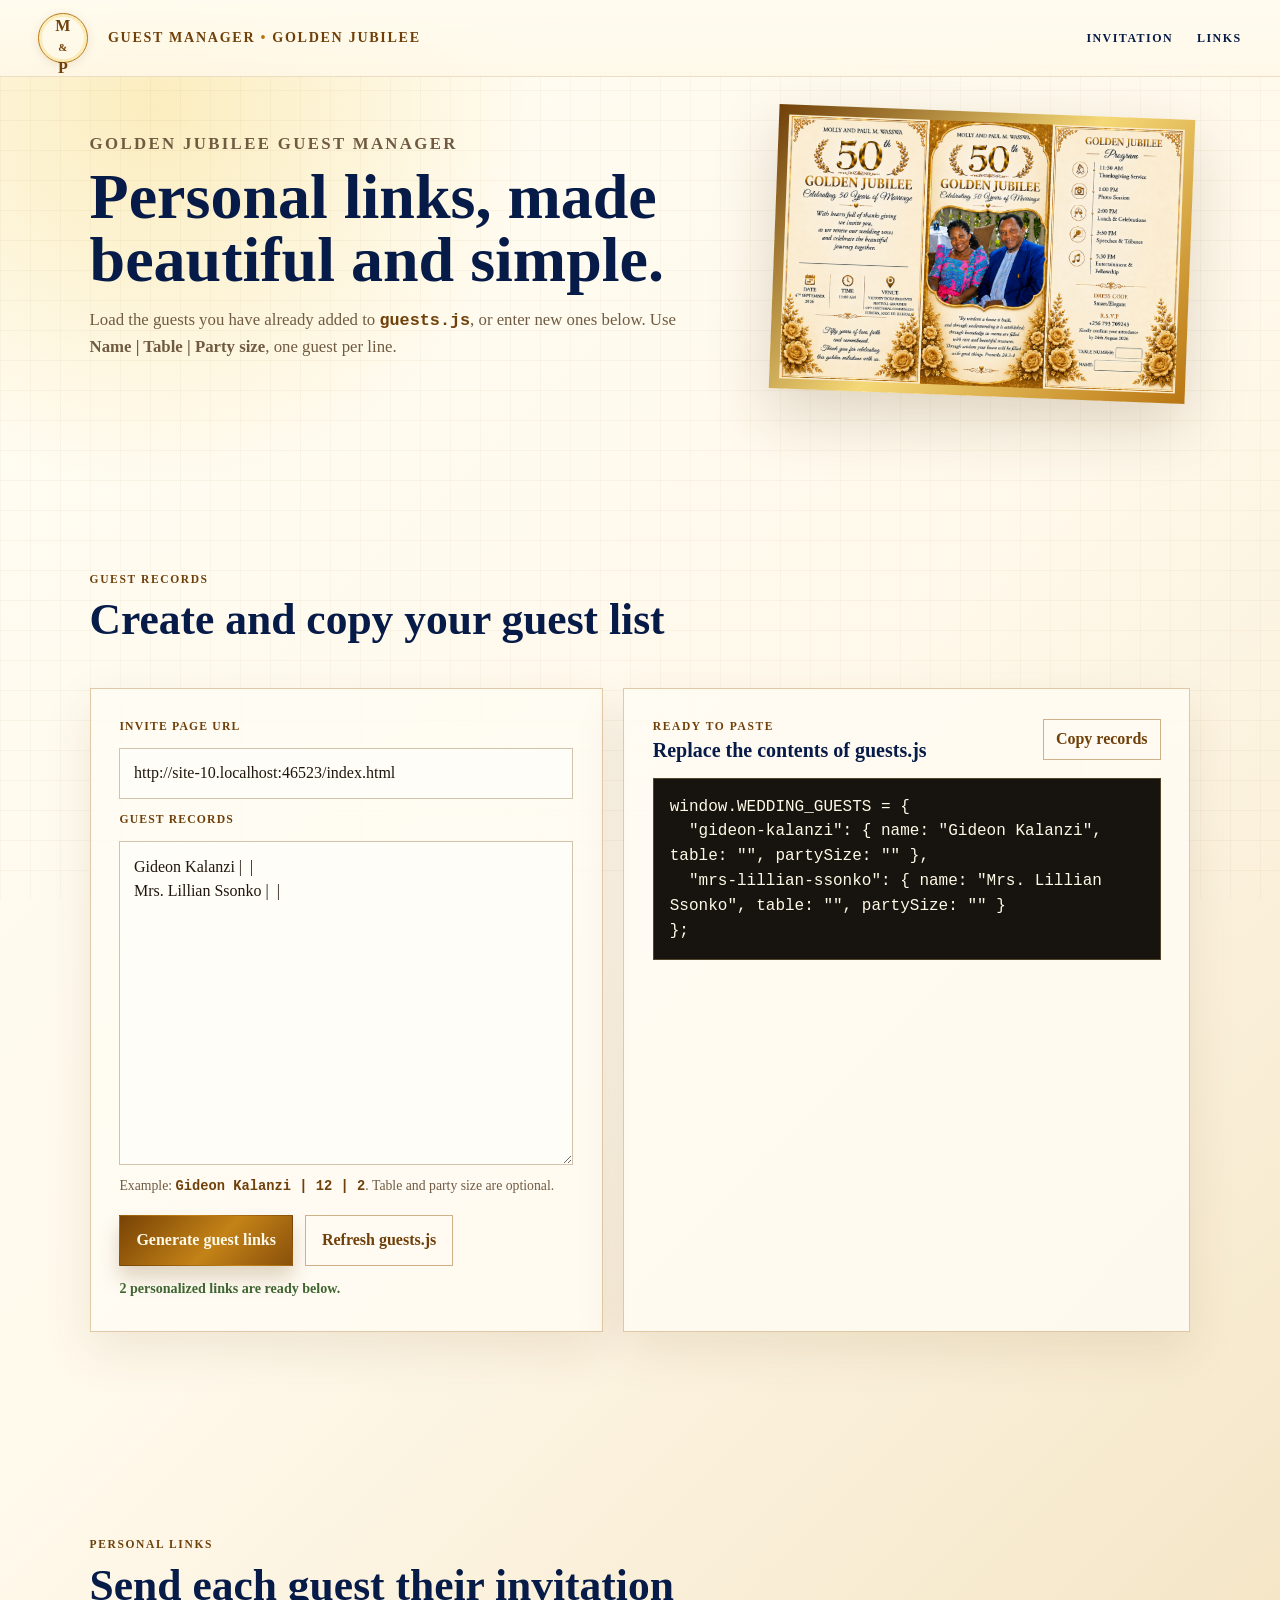
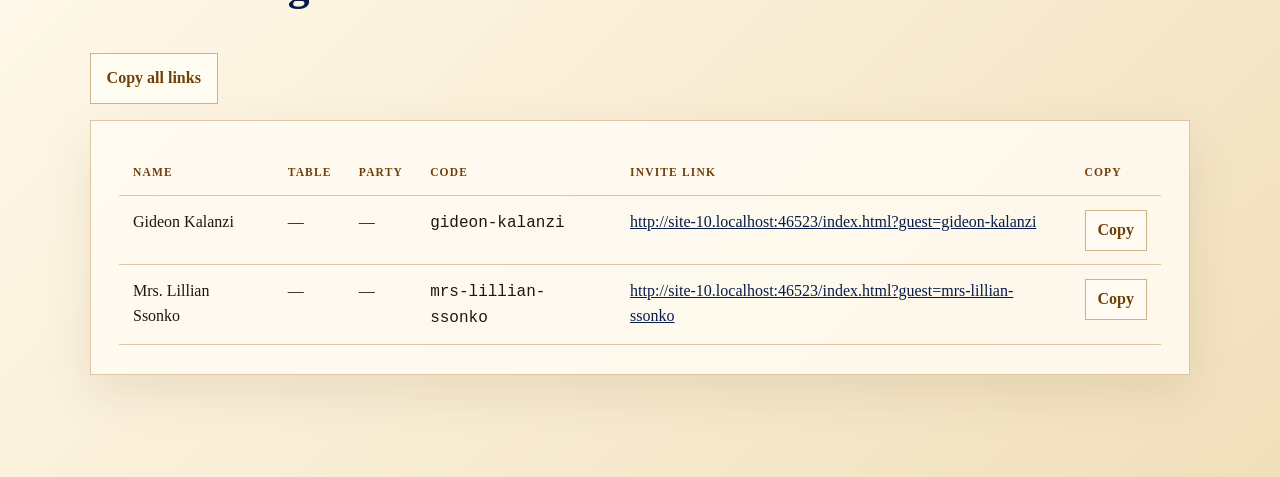
==== commit 905102b4: "made some updates" ====
--- a/generator.html
+++ b/generator.html
@@ -6,8 +6,8 @@
     <title>Guest Link Generator | Molly &amp; Paul Golden Jubilee</title>
     <meta name="description" content="Create personal Golden Jubilee invitation links and guest records.">
     <link rel="stylesheet" href="styles.css">
-    <script src="guests.js" defer></script>
-    <script src="generator.js" defer></script>
+    <script src="guests.js?v=20260816" defer></script>
+    <script src="generator.js?v=20260816" defer></script>
   </head>
   <body class="generator-page">
     <header class="site-header" aria-label="Generator navigation">
@@ -35,7 +35,8 @@
             <label for="names-input">Guest records</label>
             <textarea id="names-input" rows="12" spellcheck="false" aria-describedby="guest-help"></textarea>
             <p class="form-help" id="guest-help">Example: <code>Gideon Kalanzi | 12 | 2</code>. Table and party size are optional.</p>
-            <div class="form-actions"><button class="button primary" type="submit">Generate guest links</button><button class="button secondary" id="reload-guests" type="button">Load guests.js</button></div>
+            <div class="form-actions"><button class="button primary" type="submit">Generate guest links</button><button class="button secondary" id="reload-guests" type="button">Refresh guests.js</button></div>
+            <p class="generation-summary" id="generation-summary" role="status" aria-live="polite"></p>
           </form>
           <aside class="generated-block">
             <div class="block-header"><div><p class="detail-label">Ready to paste</p><h3>Replace the contents of guests.js</h3></div><button class="small-button" type="button" data-copy-target="entries-output">Copy records</button></div>
--- a/styles.css
+++ b/styles.css
@@ -448,6 +448,7 @@
 textarea { min-height: 17rem; resize: vertical; }
 input:focus, textarea:focus, button:focus-visible, a:focus-visible { outline: 3px solid rgba(7, 27, 72, 0.3); outline-offset: 3px; }
 .form-help { margin: -0.15rem 0 0.35rem; color: var(--muted); font-size: 0.86rem; }
+.generation-summary { min-height: 1.5rem; margin: 0; color: var(--green); font-size: 0.88rem; font-weight: 700; }
 .form-actions, .bulk-actions { display: flex; flex-wrap: wrap; align-items: center; gap: 0.75rem; }
 .block-header, .bulk-actions { display: flex; justify-content: space-between; gap: 1rem; align-items: center; margin-bottom: 1rem; }
 .block-header h3 { margin: 0; color: var(--navy); font-size: 1.25rem; line-height: 1.15; }
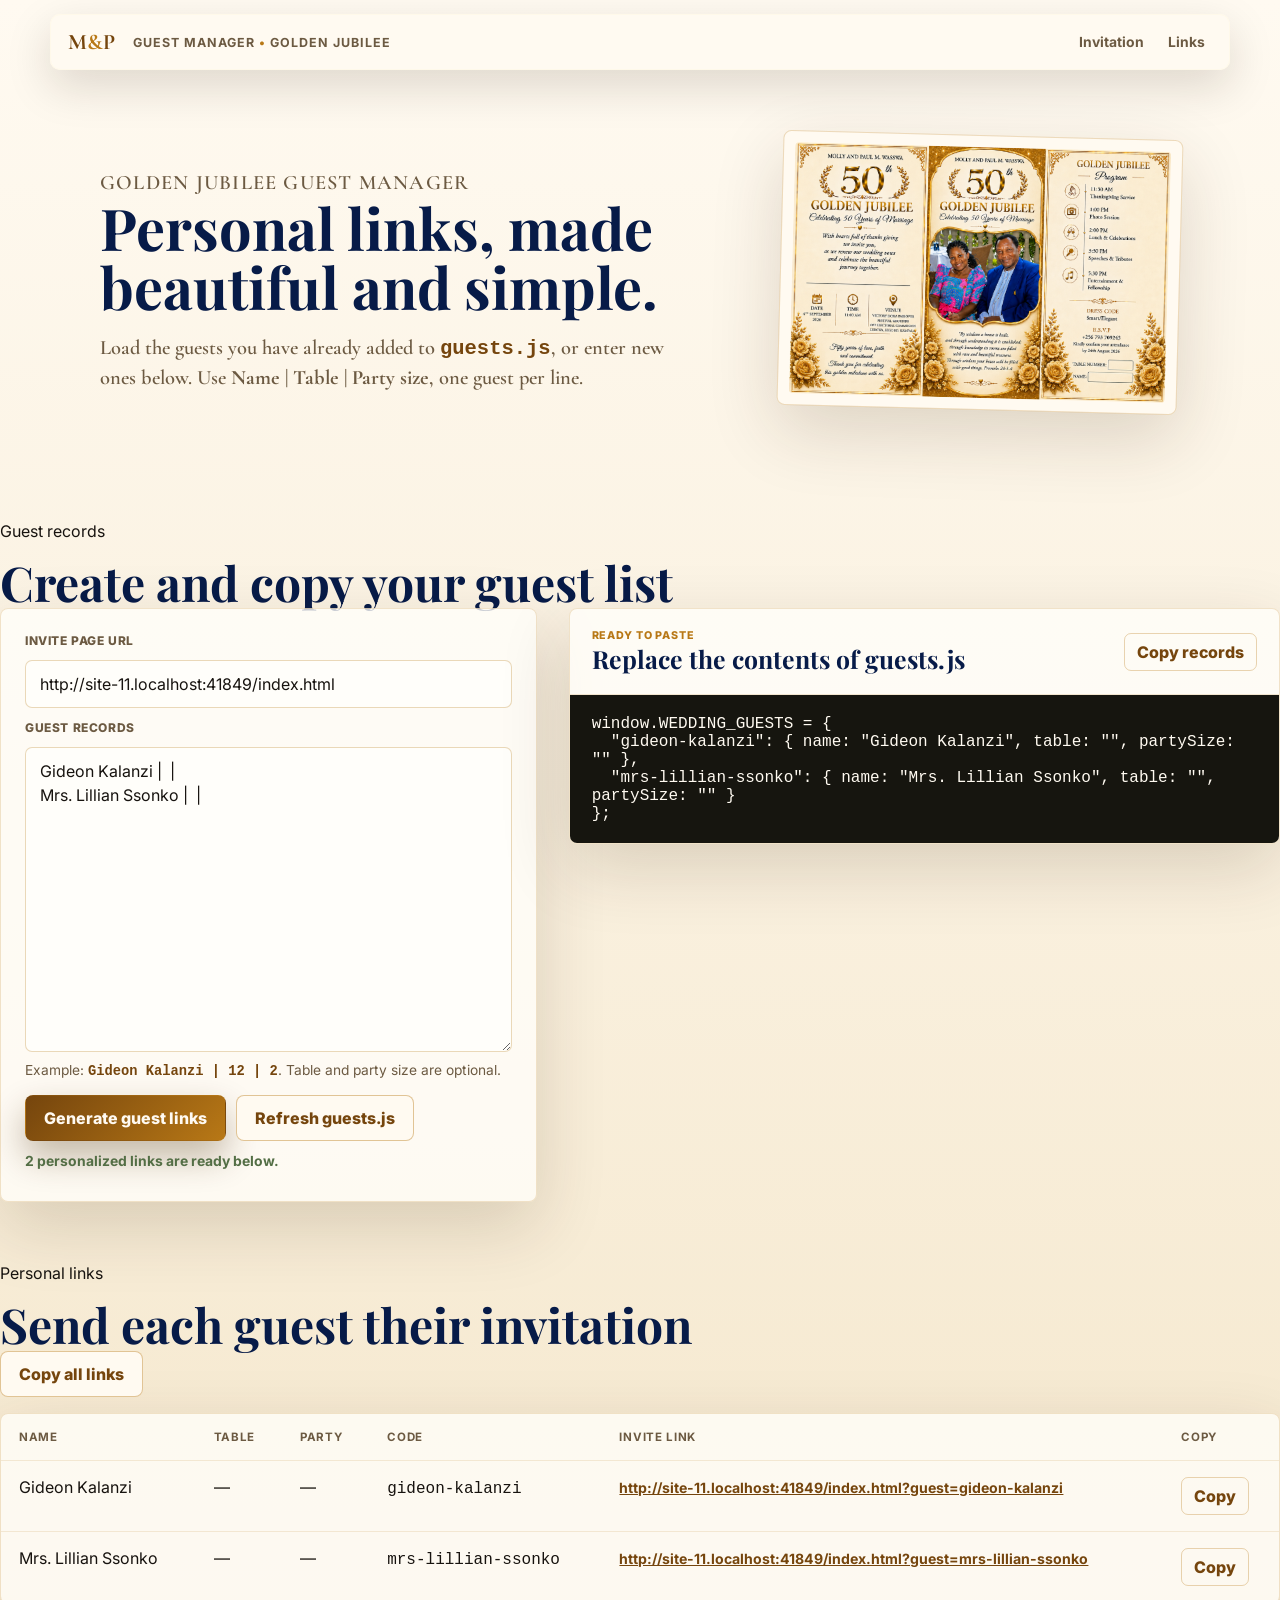
==== commit 52bdac08: "changed the UI" ====
--- a/generator.html
+++ b/generator.html
@@ -5,6 +5,9 @@
     <meta name="viewport" content="width=device-width, initial-scale=1">
     <title>Guest Link Generator | Molly &amp; Paul Golden Jubilee</title>
     <meta name="description" content="Create personal Golden Jubilee invitation links and guest records.">
+    <link rel="preconnect" href="https://fonts.googleapis.com">
+    <link rel="preconnect" href="https://fonts.gstatic.com" crossorigin>
+    <link href="https://fonts.googleapis.com/css2?family=Cormorant+Garamond:wght@500;600;700&family=Great+Vibes&family=Inter:wght@400;500;600;700&family=Playfair+Display:wght@600;700&display=swap" rel="stylesheet">
     <link rel="stylesheet" href="styles.css">
     <script src="guests.js?v=20260816" defer></script>
     <script src="generator.js?v=20260816" defer></script>
--- a/styles.css
+++ b/styles.css
@@ -1,507 +1,221 @@
 :root {
-  --cream: #fff9eb;
-  --paper: #f8efd9;
-  --paper-deep: #ecdab4;
-  --gold: #b97612;
-  --gold-bright: #f5d877;
-  --gold-deep: #70400a;
+  --paper: #fffaf1;
+  --paper-deep: #f5e8ce;
+  --ink: #17130f;
+  --muted: #6c5a42;
+  --gold: #b87816;
+  --gold-dark: #75450d;
+  --gold-pale: #f6d87d;
   --navy: #071b48;
-  --ink: #21160d;
-  --muted: #705b42;
-  --green: #3f6531;
-  --line: rgba(160, 99, 15, 0.33);
-  --soft-shadow: 0 24px 65px rgba(73, 40, 4, 0.18);
-  --serif: Georgia, "Times New Roman", serif;
-  --script: "Brush Script MT", "Segoe Script", "Lucida Handwriting", cursive;
+  --green: #536e45;
+  --line: rgba(157, 97, 15, 0.25);
+  --shadow: 0 24px 70px rgba(56, 33, 7, 0.16);
 }
 
 * { box-sizing: border-box; }
-
 html { scroll-behavior: smooth; }
-
-body {
-  margin: 0;
-  color: var(--ink);
-  background:
-    radial-gradient(circle at 12% 5%, rgba(245, 216, 119, 0.42), transparent 24rem),
-    linear-gradient(135deg, #fffdf4 0%, var(--cream) 46%, #f1dfba 100%);
-  font-family: var(--serif);
-  line-height: 1.55;
-}
-
-body::before {
-  position: fixed;
-  z-index: -2;
-  inset: 0;
-  content: "";
-  background-image:
-    linear-gradient(rgba(123, 77, 16, 0.045) 1px, transparent 1px),
-    linear-gradient(90deg, rgba(123, 77, 16, 0.035) 1px, transparent 1px);
-  background-size: 30px 30px;
-  pointer-events: none;
-}
-
+body { margin: 0; color: var(--ink); background: var(--paper); font-family: "Inter", Arial, sans-serif; }
+img { display: block; max-width: 100%; }
 a { color: inherit; }
-
-img { display: block; max-width: 100%; }
-
-button, input, textarea { font: inherit; }
-
-button { border: 0; }
-
-h1, h2, h3, p { margin-top: 0; }
+button, a { -webkit-tap-highlight-color: transparent; }
+button { font: inherit; }
+section { scroll-margin-top: 98px; }
 
 .site-header {
   position: fixed;
-  z-index: 30;
-  top: 0;
-  right: 0;
-  left: 0;
-  display: grid;
-  grid-template-columns: auto 1fr auto;
+  z-index: 20;
+  top: 14px;
+  left: 50%;
+  display: flex;
+  width: min(1180px, calc(100% - 28px));
+  min-height: 56px;
   align-items: center;
-  gap: 1.25rem;
-  min-height: 4.8rem;
-  padding: 0.6rem clamp(1rem, 3vw, 3.2rem);
-  color: var(--gold-deep);
-  background: linear-gradient(180deg, rgba(255, 251, 239, 0.97), rgba(255, 248, 232, 0.84));
-  border-bottom: 1px solid rgba(160, 99, 15, 0.2);
-  backdrop-filter: blur(12px);
-}
-
-.monogram {
-  display: inline-grid;
-  width: 3.1rem;
-  height: 3.1rem;
-  place-items: center;
-  color: var(--gold-deep);
-  border: 1px solid var(--gold);
-  border-radius: 50%;
-  box-shadow: inset 0 0 0 3px rgba(245, 216, 119, 0.42), 0 2px 10px rgba(110, 64, 5, 0.12);
-  font-size: 1rem;
-  font-weight: 700;
-  letter-spacing: 0.05em;
-  text-decoration: none;
-}
-
-.monogram span { font-size: 0.67em; margin: 0 0.08em; }
-
-.header-title {
-  margin: 0;
-  font-size: clamp(0.72rem, 1.2vw, 0.88rem);
-  font-weight: 700;
-  letter-spacing: 0.12em;
-  text-transform: uppercase;
-}
-
-.header-title span, .site-footer span { color: var(--gold); }
-
-.top-nav { display: flex; flex-wrap: wrap; justify-content: flex-end; gap: clamp(0.7rem, 2vw, 1.5rem); }
-
-.top-nav a {
-  color: var(--navy);
-  font-size: 0.75rem;
-  font-weight: 700;
-  letter-spacing: 0.12em;
-  text-decoration: none;
-  text-transform: uppercase;
-}
-
-.top-nav a:hover, .text-link:hover, .card-download:hover, .site-footer a:hover { color: var(--gold); }
-
-.invitation-stage {
-  position: relative;
-  display: grid;
-  grid-template-columns: minmax(20rem, 1.1fr) minmax(18rem, 0.72fr) minmax(20rem, 0.92fr);
-  gap: clamp(1rem, 2.2vw, 2rem);
-  align-items: stretch;
-  min-height: 100svh;
-  padding: clamp(6.4rem, 10vh, 7.5rem) clamp(1rem, 4vw, 4.25rem) clamp(2rem, 4.5vh, 3.75rem);
-  overflow: hidden;
-}
-
-.invitation-stage::before {
-  position: absolute;
-  z-index: -2;
-  inset: 0;
-  content: "";
-  opacity: 0.18;
-  background: linear-gradient(90deg, rgba(255, 253, 245, 0.88), rgba(255, 249, 235, 0.4)), url("assets/cardphoto.png") center / cover no-repeat;
-}
-
-.sparkle-field {
-  position: absolute;
-  z-index: -1;
-  inset: 4.8rem 0 0;
-  opacity: 0.82;
-  background:
-    radial-gradient(circle at 8% 13%, var(--gold-bright) 0 1px, transparent 2px),
-    radial-gradient(circle at 91% 27%, var(--gold) 0 1px, transparent 2px),
-    radial-gradient(circle at 72% 80%, var(--gold-bright) 0 1px, transparent 2px),
-    radial-gradient(circle at 28% 91%, var(--gold) 0 1px, transparent 2px);
-  background-size: 97px 113px, 137px 99px, 109px 127px, 151px 133px;
-  pointer-events: none;
-}
-
-.stage-panel {
-  position: relative;
-  min-width: 0;
-  overflow: hidden;
-  background: linear-gradient(150deg, rgba(255, 253, 245, 0.98), rgba(249, 238, 211, 0.94));
-  border: 1px solid rgba(163, 98, 10, 0.54);
-  box-shadow: var(--soft-shadow);
-}
-
-.stage-panel::before {
-  position: absolute;
-  z-index: 0;
-  inset: 0.45rem;
-  content: "";
-  border: 1px solid rgba(187, 119, 18, 0.33);
-  pointer-events: none;
-}
-
-.welcome-panel {
-  display: flex;
-  flex-direction: column;
-  justify-content: center;
-  padding: clamp(1.75rem, 4vw, 3.6rem);
-  text-align: center;
-}
-
-.welcome-panel::after {
-  position: absolute;
-  z-index: 0;
-  right: -3.25rem;
-  bottom: -3.25rem;
-  width: 13rem;
-  height: 13rem;
-  content: "";
-  opacity: 0.34;
-  background:
-    radial-gradient(circle at center, transparent 0 24%, var(--gold) 25% 27%, transparent 28% 38%, var(--gold-bright) 39% 42%, transparent 43%),
-    repeating-conic-gradient(from 0deg, rgba(188, 118, 19, 0.84) 0 8deg, transparent 8deg 20deg);
-  border-radius: 50%;
-}
-
-.welcome-panel > * { position: relative; z-index: 1; }
-
-.eyebrow, .section-kicker, .detail-label {
-  margin-bottom: 0.55rem;
-  color: var(--gold-deep);
-  font-size: 0.72rem;
-  font-weight: 700;
-  letter-spacing: 0.14em;
-  text-transform: uppercase;
-}
-
-.laurel { color: var(--gold); font-size: clamp(1.6rem, 2.6vw, 2.15rem); line-height: 1; }
-
-.hosts {
-  margin: 0.4rem 0 0.2rem;
-  color: var(--navy);
-  font-size: clamp(0.87rem, 1.4vw, 1.05rem);
-  font-weight: 700;
-  letter-spacing: 0.07em;
-  text-transform: uppercase;
-}
-
-.welcome-panel h1 { margin: 0; line-height: 1; }
-
-.jubilee-number {
-  display: block;
-  color: transparent;
-  background: linear-gradient(110deg, #6d3904 0%, #efc851 27%, #8a4e06 47%, #fff2a5 59%, #8d5009 82%);
-  -webkit-background-clip: text;
-  background-clip: text;
-  font-size: clamp(4.5rem, 8.4vw, 7.9rem);
-  font-weight: 700;
-  letter-spacing: -0.08em;
-  text-shadow: 0 8px 20px rgba(89, 48, 1, 0.16);
-}
-
-.jubilee-number span {
-  display: inline-block;
-  margin-left: 0.08em;
-  color: var(--gold-deep);
-  font-family: var(--script);
-  font-size: 0.36em;
-  letter-spacing: 0;
-  vertical-align: top;
-}
-
-.golden-title {
-  display: block;
-  color: var(--gold-deep);
-  font-size: clamp(1.8rem, 3.8vw, 3.45rem);
-  font-weight: 700;
-  letter-spacing: -0.04em;
-  text-transform: uppercase;
-}
-
-.anniversary-line {
-  display: block;
-  margin-top: 0.15rem;
-  color: var(--navy);
-  font-family: var(--script);
-  font-size: clamp(1.32rem, 2.5vw, 2.15rem);
-  font-weight: 400;
-}
-
-.ornament-rule {
-  display: flex;
-  align-items: center;
-  gap: 0.65rem;
-  width: min(100%, 18rem);
-  margin: 1rem auto;
-  color: var(--gold);
-}
-
-.ornament-rule::before, .ornament-rule::after { flex: 1; height: 1px; content: ""; background: var(--gold); }
-.ornament-rule span { font-size: 0.75rem; }
-
-.guest-salutation { margin-bottom: 0.15rem; color: var(--gold-deep); font-family: var(--script); font-size: clamp(1.9rem, 3vw, 2.7rem); line-height: 1.1; }
-.guest-salutation strong { color: var(--navy); font-weight: 400; }
-
-.invitation-copy { max-width: 31rem; margin: 0 auto; color: var(--muted); font-size: clamp(0.92rem, 1.5vw, 1.08rem); font-style: italic; }
-
-.date-lockup {
-  display: grid;
-  gap: 0.1rem;
-  margin: 1.15rem auto 0;
-  padding: 0.7rem 1rem;
-  color: var(--gold-deep);
-  border-top: 1px solid var(--line);
-  border-bottom: 1px solid var(--line);
-  font-size: 0.84rem;
-  letter-spacing: 0.11em;
-  text-transform: uppercase;
-}
-
-.date-lockup strong { color: var(--navy); font-size: clamp(1rem, 1.8vw, 1.22rem); }
-
-.portrait-panel {
-  display: flex;
-  flex-direction: column;
-  justify-content: center;
-  align-items: center;
-  padding: clamp(1rem, 2vw, 1.45rem);
-  color: var(--cream);
-  background:
-    radial-gradient(circle at 50% 16%, rgba(255, 236, 142, 0.55) 0 1px, transparent 2px),
-    radial-gradient(circle at 80% 30%, rgba(255, 236, 142, 0.43) 0 1px, transparent 2px),
-    radial-gradient(circle at 19% 78%, rgba(255, 236, 142, 0.4) 0 1px, transparent 2px),
-    linear-gradient(145deg, #5b3207, #d09320 48%, #754009 100%);
-  background-size: 34px 36px, 47px 49px, 43px 52px, auto;
-}
-
-.portrait-panel::before { border-color: rgba(255, 235, 159, 0.72); }
-
-.arched-photo {
-  position: relative;
-  z-index: 1;
-  width: min(100%, 22rem);
-  aspect-ratio: 0.73;
-  padding: 0.55rem;
-  overflow: hidden;
-  background: linear-gradient(125deg, #6c3c07, #ffeb93 39%, #945a0d 72%, #fff1ad);
-  border-radius: 50% 50% 1rem 1rem / 8% 8% 1rem 1rem;
-  box-shadow: 0 18px 36px rgba(31, 14, 0, 0.35);
-}
-
-.arched-photo::before {
-  position: absolute;
-  z-index: 1;
-  inset: 0.88rem;
-  content: "";
-  border: 1px solid rgba(255, 238, 174, 0.7);
-  border-radius: inherit;
-  pointer-events: none;
-}
-
-.arched-photo img { width: 100%; height: 100%; object-fit: cover; object-position: 50% 50%; border-radius: inherit; }
-
-.portrait-caption { position: relative; z-index: 1; margin: 1rem 0 0.05rem; color: #fff4c7; font-family: var(--script); font-size: clamp(1.5rem, 2.4vw, 2.15rem); line-height: 1; }
-.portrait-verse { position: relative; z-index: 1; margin-bottom: 0.7rem; color: #f9e5aa; font-size: 0.78rem; font-style: italic; text-align: center; }
-
-.card-download { position: relative; z-index: 1; color: #fff8dc; font-size: 0.78rem; font-weight: 700; letter-spacing: 0.08em; text-align: center; text-decoration-thickness: 1px; text-underline-offset: 0.3em; text-transform: uppercase; }
-
-.guest-panel { display: flex; flex-direction: column; justify-content: center; padding: clamp(1.5rem, 3.4vw, 3.1rem); }
-.guest-panel > * { position: relative; z-index: 1; }
-.guest-panel h2, .section-heading h2 { margin-bottom: 0; color: var(--navy); font-size: clamp(2rem, 3.4vw, 3.15rem); line-height: 1.05; }
-
-.guest-card {
-  display: grid;
-  justify-items: center;
-  gap: 0.28rem;
-  margin: 1.25rem 0;
-  padding: 1.1rem;
-  text-align: center;
-  background: rgba(255, 252, 241, 0.74);
-  border-top: 1px solid var(--line);
-  border-bottom: 1px solid var(--line);
-}
-
-.guest-card-label { color: var(--gold-deep); font-size: 0.68rem; font-weight: 700; letter-spacing: 0.13em; text-transform: uppercase; }
-.guest-card strong { color: var(--navy); font-family: var(--script); font-size: clamp(1.65rem, 3vw, 2.5rem); font-weight: 400; line-height: 1.05; }
-.guest-card .table-number { color: var(--gold-deep); font-family: var(--serif); font-size: clamp(1.2rem, 2vw, 1.65rem); font-weight: 700; }
-.guest-card-rule { width: 65%; height: 1px; margin: 0.3rem 0; background: linear-gradient(90deg, transparent, var(--gold), transparent); }
-.party-size { min-height: 1.25em; color: var(--muted); font-size: 0.84rem; font-style: italic; }
-
-.mini-details { display: grid; gap: 0.78rem; margin: 0 0 1.2rem; }
-.mini-details div { display: grid; grid-template-columns: 1fr auto; gap: 0.7rem; align-items: baseline; padding-bottom: 0.65rem; border-bottom: 1px solid rgba(160, 99, 15, 0.2); }
-.mini-details dt { color: var(--gold-deep); font-size: 0.73rem; font-weight: 700; letter-spacing: 0.1em; text-transform: uppercase; }
-.mini-details dd { max-width: 14rem; margin: 0; color: var(--navy); font-size: 0.93rem; font-weight: 700; text-align: right; }
-
-.button, .small-button, .text-button {
-  display: inline-flex;
-  align-items: center;
-  justify-content: center;
-  min-height: 2.85rem;
-  cursor: pointer;
+  justify-content: space-between;
+  gap: 18px;
+  padding: 10px 14px 10px 17px;
+  transform: translateX(-50%);
+  border: 1px solid rgba(255, 249, 230, 0.62);
+  border-radius: 10px;
+  background: rgba(255, 250, 241, 0.89);
+  box-shadow: 0 16px 45px rgba(35, 21, 3, 0.15);
+  backdrop-filter: blur(16px);
+}
+
+.brand-mark, .monogram {
+  color: var(--gold-dark);
+  font-family: "Cormorant Garamond", Georgia, serif;
+  font-size: 1.38rem;
   font-weight: 700;
   text-decoration: none;
-  transition: transform 160ms ease, box-shadow 160ms ease, color 160ms ease;
-}
-
-.button:hover, .small-button:hover, .text-button:hover { transform: translateY(-2px); }
-
-.button { padding: 0.75rem 1rem; border: 1px solid transparent; }
-.button.primary { color: #fff9e8; background: linear-gradient(135deg, #774205, #c48317 55%, #89500b); box-shadow: 0 12px 20px rgba(105, 61, 4, 0.21); }
-.button.secondary, .small-button { color: var(--gold-deep); background: rgba(255, 252, 242, 0.92); border: 1px solid rgba(149, 87, 10, 0.45); }
-.full-width { width: 100%; }
-
-.text-button { width: fit-content; min-height: auto; margin: 0.8rem auto 0; padding: 0; color: var(--gold-deep); background: transparent; font-size: 0.82rem; text-decoration: underline; text-decoration-thickness: 1px; text-underline-offset: 0.28em; }
-
-.countdown-band {
-  display: grid;
-  grid-template-columns: minmax(15rem, 0.8fr) minmax(22rem, 1.2fr);
-  gap: clamp(1.5rem, 4vw, 4rem);
-  align-items: center;
-  padding: clamp(2.5rem, 5vw, 4.5rem) clamp(1rem, 7vw, 7.5rem);
-  color: #fff9e7;
-  background:
-    linear-gradient(115deg, rgba(4, 22, 66, 0.98), rgba(37, 71, 61, 0.95)),
-    url("assets/cardphoto.png") center / cover no-repeat;
-}
-
-.countdown-band .section-kicker { color: var(--gold-bright); }
-.countdown-band h2 { margin: 0; font-size: clamp(2rem, 4vw, 3.55rem); line-height: 1.08; }
-
-.countdown-grid { display: grid; grid-template-columns: repeat(4, minmax(4.4rem, 1fr)); gap: 0.65rem; }
-.countdown-grid div { display: grid; min-height: 7.7rem; place-items: center; padding: 0.75rem; background: rgba(255, 251, 232, 0.07); border: 1px solid rgba(249, 221, 145, 0.42); text-align: center; }
-.countdown-grid strong { font-size: clamp(2rem, 4vw, 3.7rem); line-height: 1; }
-.countdown-grid span { color: var(--gold-bright); font-size: 0.7rem; font-weight: 700; letter-spacing: 0.12em; text-transform: uppercase; }
-
-.section { padding: clamp(4rem, 8vw, 7.5rem) clamp(1rem, 7vw, 7.5rem); }
-.section-heading { max-width: 50rem; margin-bottom: clamp(1.7rem, 4vw, 2.8rem); }
-.section-heading > p:last-child { margin: 1rem auto 0; color: var(--muted); font-size: 1.04rem; }
-.centered-heading { margin-right: auto; margin-left: auto; text-align: center; }
-
-.detail-grid { display: grid; grid-template-columns: repeat(3, minmax(0, 1fr)); gap: clamp(1rem, 2vw, 1.5rem); }
-.detail-card { position: relative; display: flex; min-height: 21.5rem; flex-direction: column; padding: clamp(1.5rem, 3vw, 2.25rem); overflow: hidden; background: rgba(255, 252, 243, 0.79); border: 1px solid var(--line); box-shadow: 0 17px 46px rgba(91, 53, 8, 0.1); }
-.detail-card::after { position: absolute; inset: 0.45rem; content: ""; border: 1px solid rgba(187, 119, 18, 0.25); pointer-events: none; }
-.detail-card > * { position: relative; z-index: 1; }
-.detail-icon { width: 2.5rem; height: 2.5rem; display: inline-grid; margin-bottom: 1.2rem; place-items: center; color: var(--gold-deep); border: 1px solid var(--gold); border-radius: 50%; font-size: 1.15rem; }
-.detail-card h3 { margin-bottom: 0.75rem; color: var(--navy); font-size: clamp(1.5rem, 2.5vw, 2rem); line-height: 1.08; }
-.detail-card > p:not(.detail-label) { color: var(--muted); }
-.detail-card .text-link { margin-top: auto; color: var(--gold-deep); font-weight: 700; text-decoration-thickness: 1px; text-underline-offset: 0.28em; }
-.reception-card { background: linear-gradient(rgba(255, 252, 243, 0.9), rgba(255, 252, 243, 0.92)), url("assets/cardphoto.png") center / cover no-repeat; }
-.rsvp-card { background: linear-gradient(150deg, #fff9e8, #efe0b9); }
-.rsvp-card .button { margin-top: auto; }
-.phone-link { margin: 0.9rem auto 0; color: var(--navy); font-weight: 700; text-decoration: none; }
-
-.program-section { display: grid; grid-template-columns: minmax(20rem, 1.1fr) minmax(18rem, 0.9fr); gap: clamp(1rem, 4vw, 4rem); align-items: stretch; background: linear-gradient(180deg, rgba(237, 217, 175, 0), rgba(224, 193, 124, 0.22)); }
-.program-panel { position: relative; padding: clamp(1.8rem, 4vw, 3.7rem); overflow: hidden; background: rgba(255, 252, 243, 0.83); border: 1px solid var(--line); box-shadow: var(--soft-shadow); }
-.program-panel::after { position: absolute; top: 0.75rem; right: 0.75rem; bottom: 0.75rem; left: 0.75rem; content: ""; border: 1px solid rgba(187, 119, 18, 0.26); pointer-events: none; }
-.program-panel > * { position: relative; z-index: 1; }
-.timeline { display: grid; gap: 0; margin: 0; padding: 0; list-style: none; }
-.timeline li { display: grid; grid-template-columns: 7.8rem 1fr; gap: 1rem; padding: 1.15rem 0; border-bottom: 1px solid var(--line); }
+  white-space: nowrap;
+}
+
+.brand-mark span, .monogram span { color: var(--gold); }
+.header-title { margin: 0 auto 0 0; color: var(--muted); font-size: 0.78rem; font-weight: 700; letter-spacing: 0.08em; text-transform: uppercase; }
+.header-title span { color: var(--gold); }
+.nav-links, .top-nav { display: flex; flex-wrap: wrap; justify-content: flex-end; gap: 4px; }
+.nav-links a, .top-nav a { padding: 9px 10px; border-radius: 7px; color: var(--muted); font-size: 0.87rem; font-weight: 700; text-decoration: none; }
+.nav-links a:hover, .nav-links a:focus-visible, .top-nav a:hover, .top-nav a:focus-visible { color: var(--gold-dark); background: rgba(184, 120, 22, 0.1); outline: none; }
+
+.hero { position: relative; display: grid; min-height: 92svh; align-items: end; padding: 132px 20px 66px; overflow: hidden; isolation: isolate; }
+.hero-art { position: absolute; z-index: -3; inset: 0; width: 100%; height: 100%; object-fit: cover; object-position: center; filter: saturate(0.9) contrast(0.97); }
+.hero-shade { position: absolute; z-index: -2; inset: 0; background: linear-gradient(90deg, rgba(3, 17, 48, 0.84) 0%, rgba(5, 24, 58, 0.55) 48%, rgba(70, 38, 4, 0.57) 100%), linear-gradient(0deg, rgba(2, 12, 37, 0.78) 0%, transparent 62%); }
+.hero-content { width: min(900px, 100%); margin: 0 auto; color: #fffaf1; text-align: center; }
+.hero .eyebrow { color: #fde7a1; }
+.eyebrow { margin: 0 0 10px; color: var(--gold); font-size: 0.76rem; font-weight: 800; letter-spacing: 0.06em; text-transform: uppercase; }
+.eyebrow span { margin: 0 0.32em; color: var(--gold-pale); }
+.hero-kicker { margin: 0; color: rgba(255, 250, 241, 0.82); font-family: "Cormorant Garamond", Georgia, serif; font-size: 1.18rem; font-weight: 600; }
+.hero-content h1 { margin: 2px 0 14px; font-family: "Great Vibes", "Cormorant Garamond", Georgia, serif; font-size: clamp(3.4rem, 7.5vw, 6.4rem); font-weight: 400; line-height: 0.98; text-shadow: 0 18px 50px rgba(0, 0, 0, 0.46); }
+.hero-content h1 span { color: #f9db7c; }
+.hero-copy { max-width: 700px; margin: 0 auto; color: #fffaf3; font-family: "Cormorant Garamond", Georgia, serif; font-size: clamp(1.12rem, 2vw, 1.48rem); font-weight: 600; line-height: 1.37; text-shadow: 0 12px 28px rgba(0, 0, 0, 0.35); }
+
+.hero-jubilee { display: inline-flex; gap: 13px; align-items: center; justify-content: center; margin: 24px auto 0; padding: 10px 19px 12px; border: 1px solid rgba(255, 235, 163, 0.52); border-radius: 10px; background: rgba(3, 17, 46, 0.32); box-shadow: inset 0 1px rgba(255, 255, 255, 0.1); backdrop-filter: blur(9px); text-align: left; }
+.hero-number { color: #f6d26c; font-family: "Playfair Display", Georgia, serif; font-size: clamp(2.6rem, 5vw, 4rem); font-weight: 700; line-height: 0.85; }
+.hero-number sup { font-family: "Cormorant Garamond", Georgia, serif; font-size: 0.38em; vertical-align: top; }
+.hero-jubilee-copy { display: grid; gap: 2px; }
+.hero-jubilee-copy strong { color: #fff8df; font-family: "Playfair Display", Georgia, serif; font-size: clamp(1.1rem, 2vw, 1.5rem); line-height: 1.05; text-transform: uppercase; }
+.hero-jubilee-copy em { color: #ffe9a3; font-family: "Cormorant Garamond", Georgia, serif; font-size: 1.18rem; font-style: italic; }
+
+.guest-reservation { display: inline-grid; grid-template-columns: repeat(2, minmax(10rem, 1fr)); gap: 1rem; width: min(100%, 470px); margin: 20px auto 0; padding: 12px 19px; border-top: 1px solid rgba(255, 235, 163, 0.42); border-bottom: 1px solid rgba(255, 235, 163, 0.42); text-align: center; }
+.guest-reservation div + div { border-left: 1px solid rgba(255, 235, 163, 0.35); }
+.guest-reservation span { display: block; color: #ffe8a2; font-size: 0.68rem; font-weight: 700; letter-spacing: 0.11em; text-transform: uppercase; }
+.guest-reservation strong { display: block; margin-top: 3px; color: #fffaf1; font-family: "Cormorant Garamond", Georgia, serif; font-size: 1.42rem; line-height: 1.08; }
+.guest-reservation em { display: block; min-height: 1.2em; margin-top: 3px; color: rgba(255, 250, 241, 0.82); font-family: "Cormorant Garamond", Georgia, serif; font-size: 0.92rem; font-style: italic; }
+
+.hero-actions, .action-row { display: flex; flex-wrap: wrap; gap: 12px; margin-top: 24px; }
+.hero-actions, .centered { justify-content: center; }
+.button { display: inline-flex; min-height: 46px; align-items: center; justify-content: center; padding: 12px 18px; border: 1px solid transparent; border-radius: 8px; font: inherit; font-weight: 800; text-decoration: none; cursor: pointer; transition: transform 160ms ease, box-shadow 160ms ease, background 160ms ease; }
+.button:hover, .button:focus-visible, .text-action:hover, .small-button:hover { transform: translateY(-1px); outline: none; }
+.button.primary { color: #fffaf2; background: linear-gradient(135deg, var(--gold-dark), var(--gold)); box-shadow: 0 16px 34px rgba(73, 42, 2, 0.32); }
+.button.secondary { color: var(--gold-dark); border-color: rgba(184, 120, 22, 0.42); background: #fffaf1; }
+.button.ghost { color: var(--gold-dark); border-color: rgba(184, 120, 22, 0.3); background: rgba(255, 250, 241, 0.54); }
+.hero .button.secondary { color: #fffaf1; border-color: rgba(255, 250, 241, 0.56); background: rgba(255, 250, 241, 0.12); backdrop-filter: blur(9px); }
+.hero-utilities { display: flex; flex-wrap: wrap; justify-content: center; gap: 1.2rem; margin-top: 14px; }
+.text-action { padding: 0; color: #ffe9a3; border: 0; background: none; font-family: "Inter", Arial, sans-serif; font-size: 0.8rem; font-weight: 700; text-decoration: underline; text-decoration-thickness: 1px; text-underline-offset: 0.28em; cursor: pointer; }
+
+.section-inner { width: min(1080px, calc(100% - 36px)); margin: 0 auto; padding: 88px 0; }
+.section-inner.narrow { width: min(825px, calc(100% - 36px)); text-align: center; }
+.script-line { margin: 0 0 6px; color: var(--gold); font-family: "Great Vibes", "Cormorant Garamond", Georgia, serif; font-size: 2.72rem; line-height: 1; }
+h2 { margin: 0; color: var(--navy); font-family: "Playfair Display", "Cormorant Garamond", Georgia, serif; font-size: clamp(2.15rem, 4vw, 3rem); line-height: 1.08; }
+h3 { margin: 0 0 8px; color: var(--navy); font-family: "Playfair Display", "Cormorant Garamond", Georgia, serif; font-size: 1.36rem; line-height: 1.15; }
+.family-copy { max-width: 735px; margin: 27px auto 0; padding-top: 25px; border-top: 1px solid var(--line); color: var(--muted); font-family: "Cormorant Garamond", Georgia, serif; font-size: 1.42rem; font-weight: 600; line-height: 1.4; }
+.family-copy p { margin: 0; }
+.names-block { display: grid; gap: 3px; margin-top: 41px; }
+.names-block span, .names-block em { color: var(--gold); font-family: "Great Vibes", "Cormorant Garamond", Georgia, serif; font-size: 2.45rem; font-style: normal; line-height: 0.95; }
+.names-block strong { color: var(--navy); font-family: "Playfair Display", Georgia, serif; font-size: 3.45rem; line-height: 0.82; }
+.names-block em { margin-top: 10px; color: var(--muted); font-size: 1.65rem; }
+
+.countdown-section { background: var(--paper-deep); border-block: 1px solid var(--line); }
+.countdown-layout, .two-column { display: grid; grid-template-columns: minmax(0, 0.9fr) minmax(320px, 1.1fr); gap: 48px; align-items: center; }
+.countdown-copy p:last-child, .section-copy { max-width: 560px; margin: 18px 0 0; color: var(--muted); font-family: "Cormorant Garamond", Georgia, serif; font-size: 1.34rem; font-weight: 600; line-height: 1.4; }
+.countdown-grid { display: grid; grid-template-columns: repeat(4, minmax(0, 1fr)); gap: 12px; }
+.countdown-grid div { min-height: 126px; padding: 22px 12px; border: 1px solid rgba(184, 120, 22, 0.24); border-radius: 8px; background: rgba(255, 250, 241, 0.77); text-align: center; }
+.countdown-grid strong { display: block; color: var(--gold-dark); font-family: "Playfair Display", Georgia, serif; font-size: 2.55rem; line-height: 1; }
+.countdown-grid span { display: block; margin-top: 10px; color: var(--muted); font-size: 0.78rem; font-weight: 800; letter-spacing: 0.04em; text-transform: uppercase; }
+
+.details-section { background: var(--paper); }
+.event-list { display: grid; gap: 14px; }
+.event-card { display: grid; grid-template-columns: 68px 1fr; gap: 18px; align-items: center; padding: 22px; border: 1px solid rgba(184, 120, 22, 0.19); border-radius: 8px; background: rgba(255, 255, 255, 0.6); box-shadow: var(--shadow); }
+.event-card p { margin: 0; color: var(--muted); line-height: 1.45; }
+.event-card .eyebrow { margin-bottom: 6px; font-size: 0.66rem; }
+.event-card a { display: inline-block; margin-top: 9px; color: var(--gold-dark); font-size: 0.86rem; font-weight: 700; text-underline-offset: 0.25em; }
+.event-icon { display: grid; width: 60px; height: 60px; place-items: center; color: var(--gold); border: 1px solid rgba(184, 120, 22, 0.31); border-radius: 8px; font-family: "Playfair Display", Georgia, serif; font-size: 1.55rem; }
+
+.program-section { background: linear-gradient(180deg, #fffdf7, var(--paper-deep)); border-block: 1px solid rgba(184, 120, 22, 0.14); }
+.program-layout { display: grid; grid-template-columns: minmax(16rem, 0.85fr) minmax(22rem, 1.15fr); gap: 58px; align-items: center; }
+.timeline { display: grid; margin: 0; padding: 0; overflow: hidden; border: 1px solid rgba(184, 120, 22, 0.22); border-radius: 8px; background: rgba(255, 250, 241, 0.78); box-shadow: var(--shadow); list-style: none; }
+.timeline li { display: grid; grid-template-columns: 7.5rem 1fr; gap: 1rem; padding: 17px 21px; border-bottom: 1px solid rgba(184, 120, 22, 0.16); }
 .timeline li:last-child { border-bottom: 0; }
-.timeline time { color: var(--gold-deep); font-weight: 700; }
-.timeline span { color: var(--navy); font-size: 1.08rem; }
-
-.blessing { position: relative; display: flex; flex-direction: column; justify-content: center; margin: 0; padding: clamp(2rem, 5vw, 4rem); overflow: hidden; color: #fff9e6; background: linear-gradient(145deg, #071945, #143863 66%, #436b40); border: 1px solid rgba(245, 216, 119, 0.42); box-shadow: var(--soft-shadow); }
-.blessing::before { position: absolute; top: -2rem; right: 1rem; content: "❦"; color: rgba(245, 216, 119, 0.16); font-size: 15rem; line-height: 1; }
-.blessing > * { position: relative; z-index: 1; }
-.blessing > span { color: var(--gold-bright); font-family: var(--script); font-size: 4rem; line-height: 0.5; }
-.blessing p { margin-bottom: 1.25rem; font-size: clamp(1.22rem, 2.3vw, 1.75rem); font-style: italic; line-height: 1.5; }
-.blessing cite { color: var(--gold-bright); font-style: normal; font-weight: 700; }
-
-.site-footer { display: flex; flex-wrap: wrap; justify-content: space-between; gap: 1rem; padding: 2rem clamp(1rem, 7vw, 7.5rem); color: var(--muted); border-top: 1px solid var(--line); }
+.timeline time { color: var(--gold-dark); font-size: 0.91rem; font-weight: 800; }
+.timeline span { color: var(--navy); font-family: "Cormorant Garamond", Georgia, serif; font-size: 1.22rem; font-weight: 700; }
+
+.rsvp-section { background: var(--navy); color: #fffaf1; }
+.rsvp-panel { text-align: center; }
+.rsvp-panel .script-line { color: var(--gold-pale); }
+.rsvp-panel h2 { color: #fffaf1; }
+.rsvp-panel .section-copy { max-width: 620px; margin-right: auto; margin-left: auto; color: rgba(255, 250, 241, 0.8); }
+.rsvp-number { margin: 16px 0 8px; color: var(--gold-pale); font-family: "Playfair Display", Georgia, serif; font-size: 2rem; font-weight: 700; }
+.rsvp-number a { text-decoration: none; }
+.rsvp-panel .button.secondary { color: #fffaf1; border-color: rgba(255, 250, 241, 0.48); background: transparent; }
+
+.site-footer { display: flex; flex-wrap: wrap; justify-content: space-between; gap: 1rem; padding: 27px max(18px, calc((100% - 1080px) / 2)); color: var(--muted); border-top: 1px solid var(--line); background: var(--paper); }
 .site-footer p { margin: 0; }
-.site-footer div { display: flex; flex-wrap: wrap; gap: 1.1rem; }
-.site-footer a { color: var(--gold-deep); font-weight: 700; text-decoration-thickness: 1px; text-underline-offset: 0.25em; }
-
-/* Generator */
-.generator-hero { display: grid; grid-template-columns: minmax(18rem, 1fr) minmax(16rem, 26rem); gap: clamp(2rem, 6vw, 6rem); align-items: center; min-height: 48svh; padding: clamp(7rem, 12vh, 9rem) clamp(1rem, 7vw, 7.5rem) clamp(2.5rem, 6vw, 4.5rem); }
-.generator-hero h1 { margin-bottom: 1rem; color: var(--navy); font-size: clamp(2.4rem, 5vw, 4.8rem); line-height: 0.98; }
-.generator-hero p { max-width: 44rem; color: var(--muted); font-size: 1.05rem; }
-.generator-hero code, .form-help code { color: var(--gold-deep); font-weight: 700; }
-.generator-card-art { padding: 0.65rem; background: linear-gradient(130deg, var(--gold-deep), var(--gold-bright), var(--gold)); box-shadow: var(--soft-shadow); transform: rotate(2.2deg); }
-.generator-card-art img { aspect-ratio: 1.5; object-fit: cover; }
-.generator-grid { display: grid; grid-template-columns: minmax(18rem, 0.95fr) minmax(20rem, 1.05fr); gap: 1.25rem; }
-.generator-form, .generated-block, .table-wrap { padding: clamp(1.15rem, 3vw, 1.8rem); background: rgba(255, 252, 243, 0.84); border: 1px solid var(--line); box-shadow: 0 18px 46px rgba(99, 58, 8, 0.1); }
-.generator-form { display: grid; gap: 0.75rem; }
-label { color: var(--gold-deep); font-size: 0.73rem; font-weight: 700; letter-spacing: 0.1em; text-transform: uppercase; }
-input, textarea { width: 100%; padding: 0.77rem 0.85rem; color: var(--ink); background: #fffdf7; border: 1px solid rgba(122, 71, 12, 0.32); border-radius: 0; }
-textarea { min-height: 17rem; resize: vertical; }
-input:focus, textarea:focus, button:focus-visible, a:focus-visible { outline: 3px solid rgba(7, 27, 72, 0.3); outline-offset: 3px; }
-.form-help { margin: -0.15rem 0 0.35rem; color: var(--muted); font-size: 0.86rem; }
-.generation-summary { min-height: 1.5rem; margin: 0; color: var(--green); font-size: 0.88rem; font-weight: 700; }
-.form-actions, .bulk-actions { display: flex; flex-wrap: wrap; align-items: center; gap: 0.75rem; }
-.block-header, .bulk-actions { display: flex; justify-content: space-between; gap: 1rem; align-items: center; margin-bottom: 1rem; }
-.block-header h3 { margin: 0; color: var(--navy); font-size: 1.25rem; line-height: 1.15; }
-.block-header .detail-label { margin-bottom: 0.2rem; }
-.small-button { min-height: 2.35rem; padding: 0.45rem 0.75rem; }
-pre { max-height: 30rem; margin: 0; padding: 1rem; overflow: auto; color: #fff9e7; background: #17140f; border: 1px solid rgba(230, 196, 118, 0.28); white-space: pre-wrap; }
+.site-footer span { color: var(--gold); }
+.site-footer div { display: flex; flex-wrap: wrap; gap: 1.2rem; }
+.site-footer a { color: var(--gold-dark); font-size: 0.9rem; font-weight: 700; text-underline-offset: 0.25em; }
+
+/* Guest link generator */
+.generator-page { min-height: 100vh; background: linear-gradient(180deg, #fffaf1 0%, var(--paper-deep) 100%); }
+.generator-hero { display: grid; grid-template-columns: minmax(18rem, 1fr) minmax(16rem, 25rem); gap: 54px; align-items: center; width: min(1080px, calc(100% - 36px)); margin: 0 auto; padding: 135px 0 50px; }
+.generator-hero h1 { margin: 0; color: var(--navy); font-family: "Playfair Display", Georgia, serif; font-size: clamp(2.4rem, 4.5vw, 4rem); line-height: 1.04; }
+.generator-hero p { max-width: 600px; margin: 17px 0 0; color: var(--muted); font-family: "Cormorant Garamond", Georgia, serif; font-size: 1.28rem; font-weight: 600; line-height: 1.4; }
+.generator-card-art { padding: 11px; border: 1px solid rgba(184, 120, 22, 0.25); border-radius: 8px; background: var(--paper); box-shadow: var(--shadow); transform: rotate(1.5deg); }
+.generator-card-art img { aspect-ratio: 1.5; object-fit: cover; border-radius: 4px; }
+.generator-workspace, .links-section { padding-top: 45px; }
+.generator-grid { display: grid; grid-template-columns: minmax(300px, 0.86fr) minmax(360px, 1.14fr); gap: 32px; align-items: start; }
+.generator-form, .generated-block, .table-wrap { border: 1px solid rgba(184, 120, 22, 0.2); border-radius: 8px; background: rgba(255, 254, 250, 0.78); box-shadow: var(--shadow); }
+.generator-form { display: grid; gap: 12px; padding: 24px; }
+label { color: var(--muted); font-size: 0.75rem; font-weight: 800; letter-spacing: 0.05em; text-transform: uppercase; }
+input, textarea { width: 100%; border: 1px solid rgba(184, 120, 22, 0.29); border-radius: 7px; background: #fffefa; color: var(--ink); font: inherit; line-height: 1.45; }
+input { min-height: 48px; padding: 0 14px; }
+textarea { min-height: 170px; padding: 12px 14px; resize: vertical; }
+input:focus, textarea:focus { border-color: var(--gold); box-shadow: 0 0 0 4px rgba(184, 120, 22, 0.12); outline: none; }
+.form-help { margin: -2px 0 4px; color: var(--muted); font-size: 0.86rem; }
+.form-help code, .generator-hero code { color: var(--gold-dark); font-weight: 700; }
+.form-actions { display: flex; flex-wrap: wrap; gap: 10px; }
+.generation-summary { min-height: 1.5rem; margin: 0; color: var(--green); font-size: 0.87rem; font-weight: 700; }
+.generated-block { overflow: hidden; }
+.block-header { display: flex; align-items: center; justify-content: space-between; gap: 14px; padding: 20px 22px; border-bottom: 1px solid rgba(184, 120, 22, 0.17); }
+.block-header h3 { margin: 0; font-size: 1.55rem; }
+.block-header .detail-label { margin: 0 0 3px; color: var(--gold); font-size: 0.67rem; font-weight: 800; letter-spacing: 0.08em; text-transform: uppercase; }
+.small-button { min-height: 38px; padding: 8px 12px; color: var(--gold-dark); border: 1px solid rgba(184, 120, 22, 0.31); border-radius: 7px; background: transparent; font: inherit; font-weight: 800; cursor: pointer; }
+pre { max-height: 30rem; margin: 0; padding: 20px 22px; overflow: auto; color: #fffaf1; background: #16150f; white-space: pre-wrap; }
 code { font-family: Consolas, "Courier New", monospace; }
-.table-wrap { overflow-x: auto; }
+.bulk-actions { display: flex; align-items: center; justify-content: space-between; gap: 1rem; margin-bottom: 16px; }
+#copy-status { min-height: 1.5rem; color: var(--green); font-size: 0.87rem; font-weight: 700; }
+.table-wrap { padding: 0; overflow-x: auto; }
 table { width: 100%; min-width: 55rem; border-collapse: collapse; }
-th, td { padding: 0.85rem; border-bottom: 1px solid var(--line); text-align: left; vertical-align: top; }
-th { color: var(--gold-deep); font-size: 0.72rem; letter-spacing: 0.1em; text-transform: uppercase; }
-td a { color: var(--navy); overflow-wrap: anywhere; }
-#copy-status { min-height: 1.5rem; color: var(--green); font-weight: 700; }
-
-@media (max-width: 1060px) {
-  .invitation-stage { grid-template-columns: minmax(18rem, 1fr) minmax(17rem, 0.75fr); }
-  .guest-panel { grid-column: 1 / -1; }
-  .guest-panel .mini-details { grid-template-columns: repeat(3, 1fr); }
-  .guest-panel .mini-details div { grid-template-columns: 1fr; gap: 0.1rem; }
-  .guest-panel .mini-details dd { text-align: left; }
-}
+th, td { padding: 16px 18px; border-bottom: 1px solid rgba(184, 120, 22, 0.14); text-align: left; vertical-align: top; }
+th { color: var(--muted); font-size: 0.72rem; letter-spacing: 0.06em; text-transform: uppercase; }
+td a { color: var(--gold-dark); font-size: 0.88rem; font-weight: 700; overflow-wrap: anywhere; }
 
 @media (max-width: 820px) {
+  .site-header { top: 10px; align-items: flex-start; }
   .header-title { display: none; }
-  .site-header { grid-template-columns: auto 1fr; }
-  .invitation-stage, .countdown-band, .program-section, .generator-hero, .generator-grid { grid-template-columns: 1fr; }
-  .invitation-stage { padding-top: 6.1rem; }
-  .portrait-panel { min-height: 35rem; }
-  .guest-panel { grid-column: auto; }
-  .guest-panel .mini-details { grid-template-columns: 1fr; }
-  .guest-panel .mini-details div { grid-template-columns: 1fr auto; }
-  .guest-panel .mini-details dd { text-align: right; }
-  .detail-grid { grid-template-columns: 1fr; }
-  .detail-card { min-height: 18rem; }
-  .generator-card-art { max-width: 30rem; justify-self: center; }
-}
-
-@media (max-width: 570px) {
-  .site-header { min-height: 4.2rem; padding: 0.5rem 0.8rem; }
-  .monogram { width: 2.7rem; height: 2.7rem; font-size: 0.86rem; }
-  .top-nav { gap: 0.55rem; }
-  .top-nav a { font-size: 0.65rem; }
-  .invitation-stage { gap: 0.8rem; padding-right: 0.7rem; padding-left: 0.7rem; }
-  .welcome-panel, .guest-panel { padding: 1.65rem 1.25rem; }
-  .portrait-panel { min-height: 31rem; }
-  .arched-photo { width: min(100%, 19.5rem); }
-  .countdown-grid { grid-template-columns: repeat(2, 1fr); }
-  .countdown-grid div { min-height: 6rem; }
-  .section { padding-right: 1rem; padding-left: 1rem; }
-  .detail-card { padding: 1.45rem; }
-  .timeline li { grid-template-columns: 1fr; gap: 0.18rem; }
-  .site-footer { display: grid; }
-  .form-actions { flex-direction: column; align-items: stretch; }
-  .form-actions .button { width: 100%; }
+  .nav-links a, .top-nav a { padding: 8px; font-size: 0.8rem; }
+  .hero { min-height: 90svh; padding-top: 122px; }
+  .section-inner { width: min(100% - 28px, 680px); padding: 66px 0; }
+  .countdown-layout, .two-column, .program-layout, .generator-hero, .generator-grid { grid-template-columns: 1fr; gap: 32px; }
+  .generator-hero { width: min(100% - 28px, 680px); padding: 115px 0 34px; }
+  .generator-card-art { max-width: 370px; justify-self: center; }
+}
+
+@media (max-width: 560px) {
+  .site-header { display: grid; justify-items: center; gap: 6px; width: calc(100% - 20px); padding: 9px; }
+  .nav-links, .top-nav { justify-content: center; }
+  .hero { min-height: 94svh; padding: 126px 14px 48px; }
+  .hero-shade { background: linear-gradient(90deg, rgba(3, 17, 48, 0.77), rgba(70, 38, 4, 0.66)), linear-gradient(0deg, rgba(2, 12, 37, 0.82) 0%, transparent 70%); }
+  .hero-content h1 { font-size: 3.7rem; }
+  .hero-copy { font-size: 1.13rem; }
+  .hero-jubilee { gap: 9px; padding: 10px 13px; }
+  .guest-reservation { gap: 0.5rem; padding-right: 10px; padding-left: 10px; }
+  .guest-reservation strong { font-size: 1.23rem; }
+  .hero-actions, .action-row, .form-actions { display: grid; grid-template-columns: 1fr; }
+  .button { width: 100%; }
+  .hero-utilities { gap: 0.85rem; }
+  .script-line { font-size: 2.3rem; }
+  h2 { font-size: 2.16rem; }
+  .family-copy, .countdown-copy p:last-child, .section-copy { font-size: 1.18rem; }
+  .names-block span { font-size: 2.08rem; }
+  .names-block strong { font-size: 3rem; }
+  .countdown-grid { grid-template-columns: repeat(2, minmax(0, 1fr)); }
+  .countdown-grid div { min-height: 104px; }
+  .countdown-grid strong { font-size: 2.1rem; }
+  .event-card { grid-template-columns: 52px 1fr; gap: 14px; padding: 18px; }
+  .event-icon { width: 48px; height: 48px; }
+  .timeline li { grid-template-columns: 1fr; gap: 4px; padding: 16px 18px; }
+  .site-footer { display: grid; text-align: center; }
+  .site-footer div { justify-content: center; }
   .block-header { align-items: flex-start; flex-direction: column; }
-}
+  .bulk-actions { align-items: flex-start; flex-direction: column; }
+}
